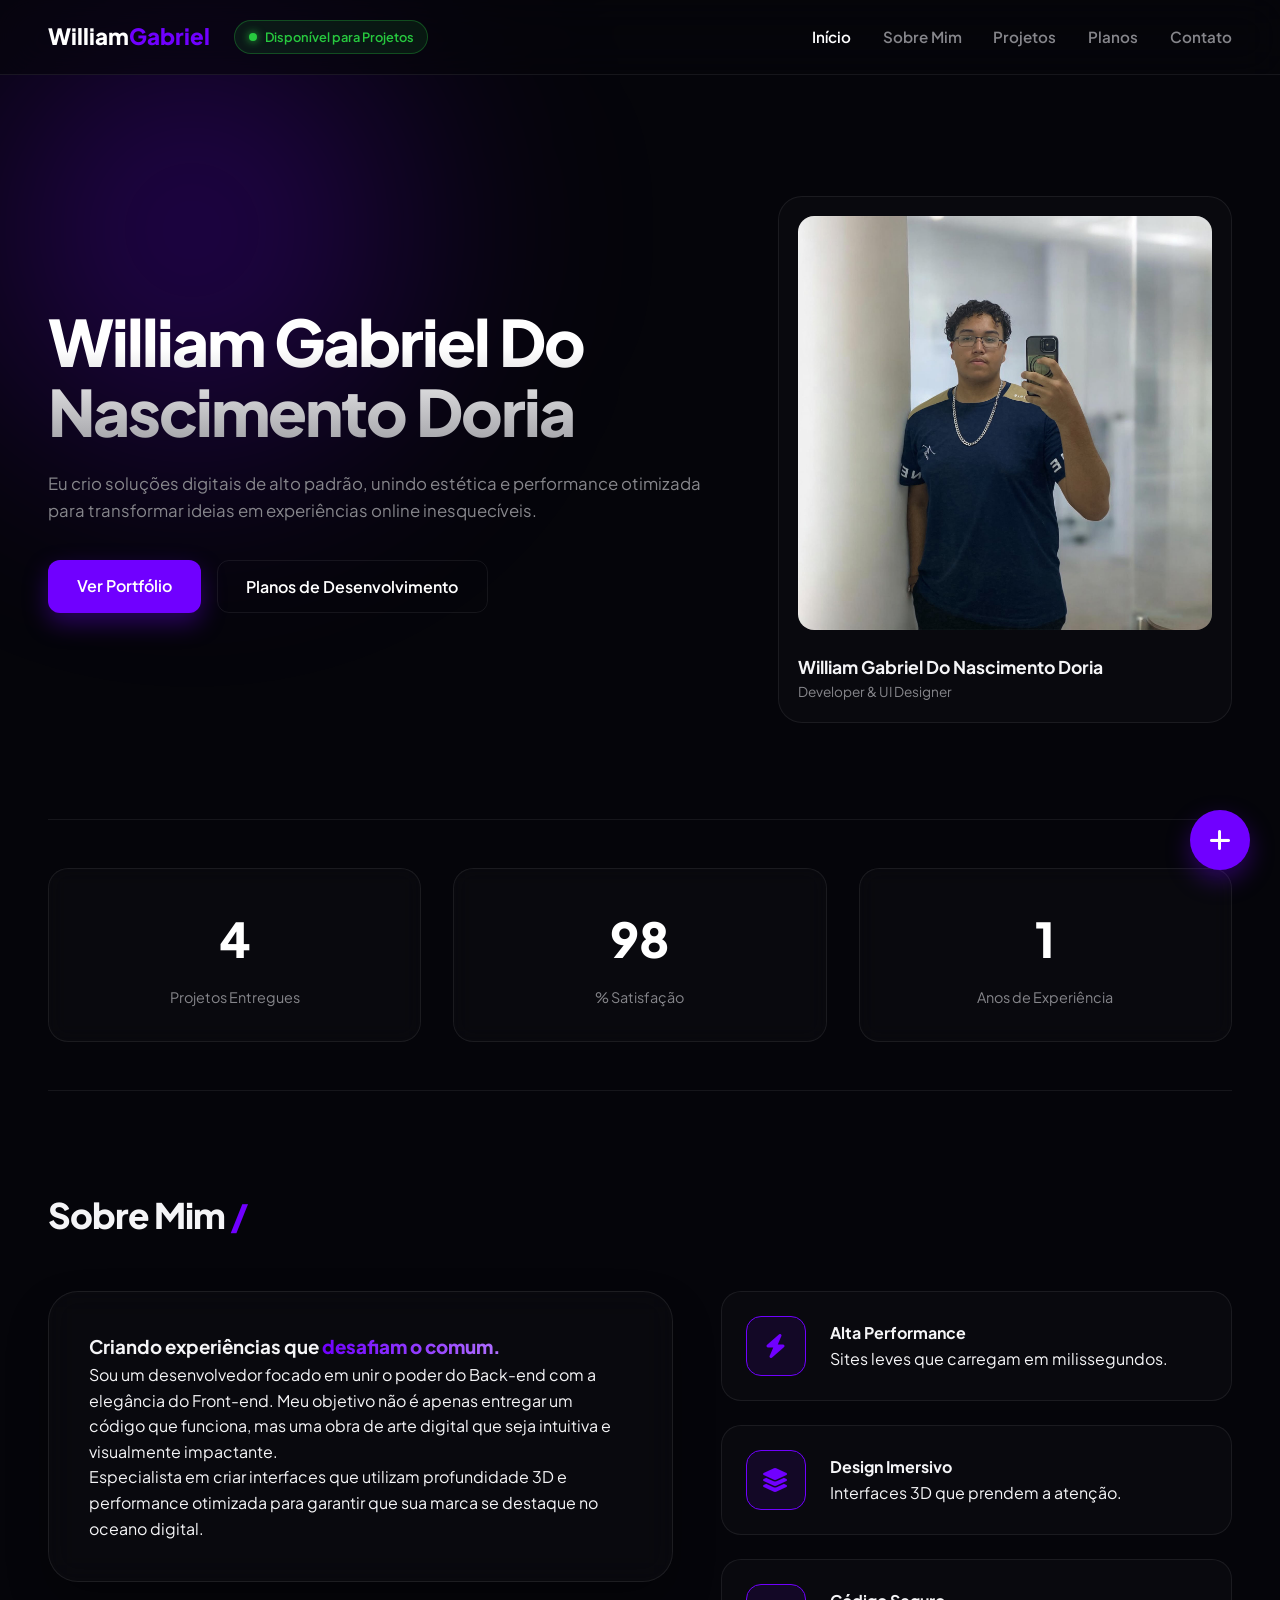
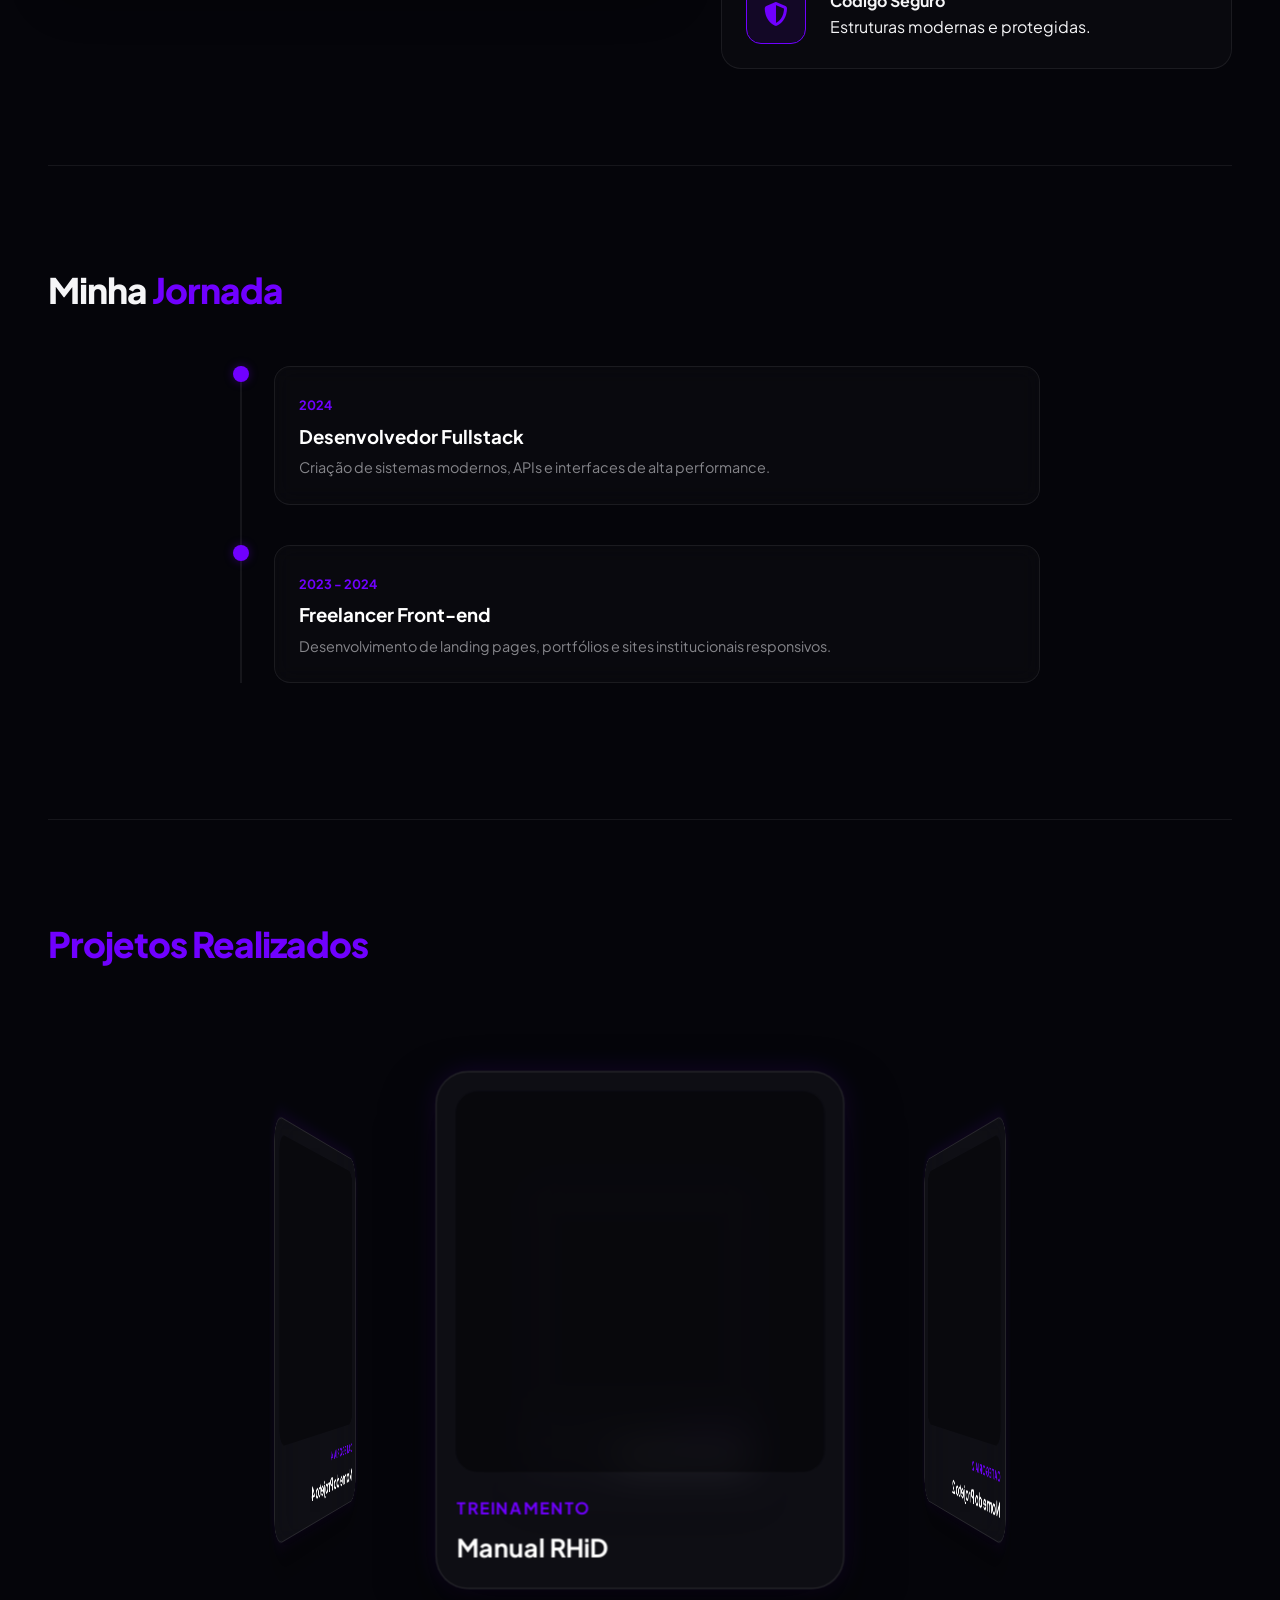
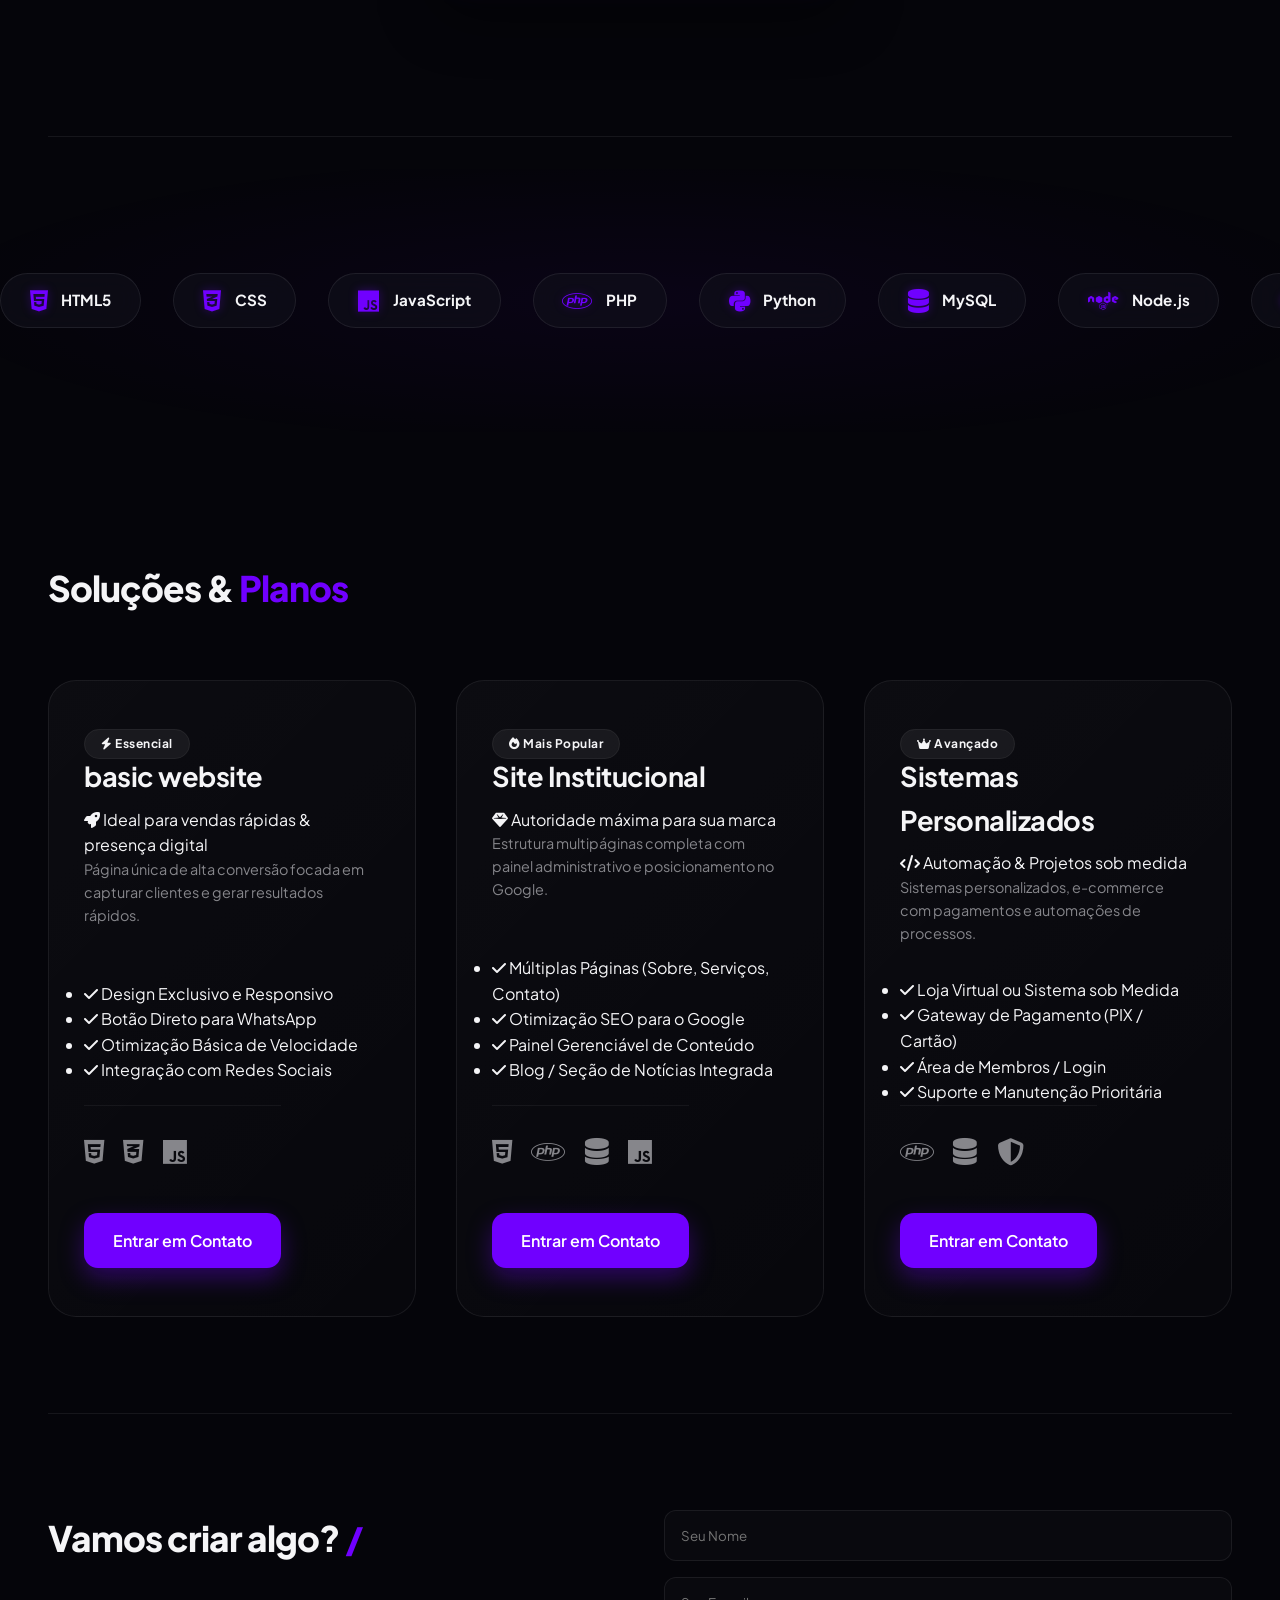
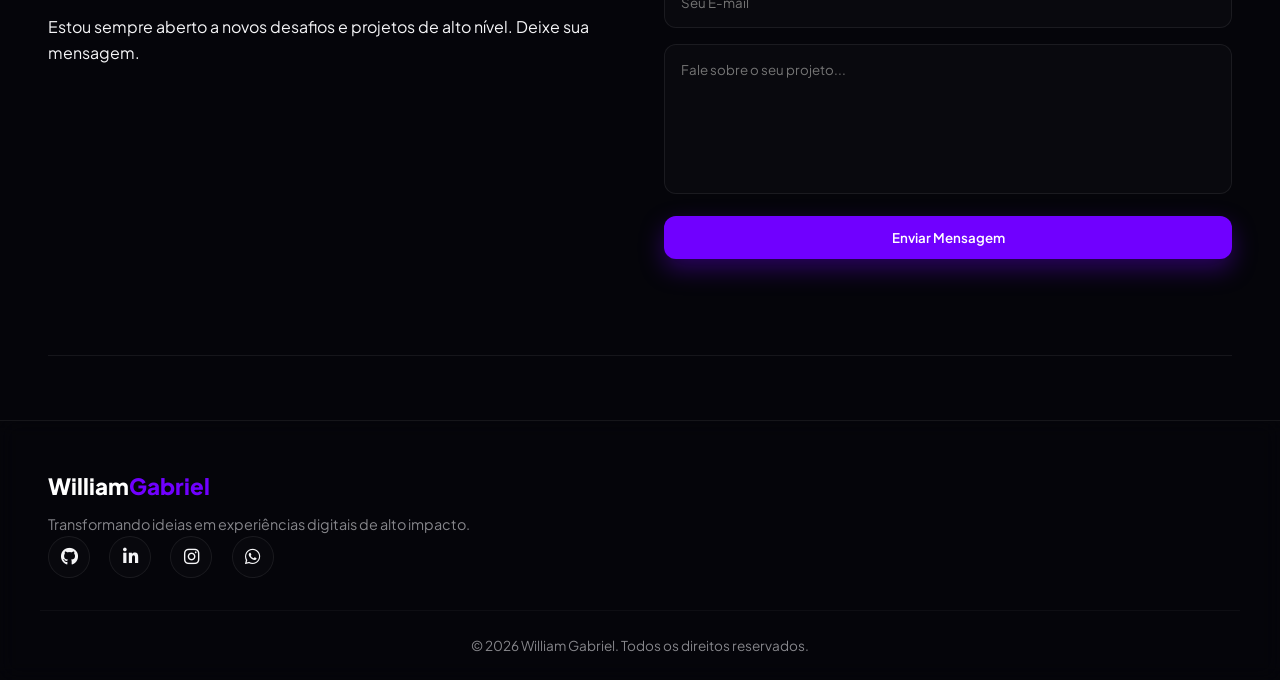
==== index.html @ 86ba85cc "portfolio" ====
<!DOCTYPE html>
<html lang="pt-BR">
<head>
    <meta charset="UTF-8">
    <meta name="viewport" content="width=device-width, initial-scale=1.0">
    <meta http-equiv="X-UA-Compatible" content="ie=edge">
    
    <title>Meu Portfólio | William Gabriel - Desenvolvedor Web</title>
    <meta name="description" content="Portfólio profissional de desenvolvimento web, criação de sites e sistemas sob medida.">
    <meta name="author" content="William Gabriel Do Nascimento Doria">
    
    <link rel="icon" type="image/png" href="uploads/wd.png">
    <link rel="stylesheet" href="style.css">
    
    <link rel="preconnect" href="https://fonts.googleapis.com">
    <link rel="preconnect" href="https://fonts.gstatic.com" crossorigin>
    <link href="https://fonts.googleapis.com/css2?family=Plus+Jakarta+Sans:wght@300;400;600;700;800&display=swap" rel="stylesheet">
    <link rel="stylesheet" href="https://cdnjs.cloudflare.com/ajax/libs/font-awesome/6.5.1/css/all.min.css" integrity="sha512-DTOQO9RWCH3ppGqcWaEA1BIZOC6xxalwEsw9c2QQeAIftl+Vegovlnee1c9QX4TctnWMn13TZye+giMm8e2LwA==" crossorigin="anonymous" referrerpolicy="no-referrer" />
</head>
<body>

    <div class="glow-bg"></div>

    <nav class="main-nav">
        <div class="nav-container">
            <div style="display: flex; align-items: center; gap: 1.5rem;">
                <a href="#inicio" class="logo">William<span>Gabriel</span></a>
                
                <div class="status-badge">
                    <span class="status-dot"></span>
                    Disponível para Projetos
                </div>
            </div>

            <div class="nav-links">
                <a href="#inicio" class="active">Início</a>
                <a href="#sobre">Sobre Mim</a>
                <a href="#projetos">Projetos</a>
                <a href="#planos">Planos</a>
                <a href="#contato">Contato</a>
            </div>
        </div>
    </nav>

    <main class="content-wrapper">
        
        <section id="inicio" class="hero-section">
            <div class="hero-text">
                <h1>William Gabriel Do Nascimento Doria</h1>
                <p>Eu crio soluções digitais de alto padrão, unindo estética e performance otimizada para transformar ideias em experiências online inesquecíveis.</p>
                <div class="hero-cta">
                    <a href="#projetos" class="btn-primary">Ver Portfólio</a>
                    <a href="#planos" class="btn-secondary">Planos de Desenvolvimento</a>
                </div>
            </div>
            
            <div class="hero-visual">
                <div class="profile-card-3d">
                    <div class="profile-glow"></div>
                    <img src="./uploads/eu.jpg" alt="Foto de Perfil de William Gabriel" class="profile-img">
                    <div class="profile-info">
                        <h3>William Gabriel Do Nascimento Doria</h3>
                        <p>Developer & UI Designer</p>
                    </div>
                </div>
            </div>
        </section>

        <section class="counters-section">
            <div class="counters-grid">
                <div class="counter-card">
                    <h3 class="counter" data-target="4">4</h3>
                    <p>Projetos Entregues</p>
                </div>
                <div class="counter-card">
                    <h3 class="counter" data-target="98">98</h3>
                    <p>% Satisfação</p>
                </div>
                <div class="counter-card">
                    <h3 class="counter" data-target="1">1</h3>
                    <p>Anos de Experiência</p>
                </div>
            </div>
        </section>

        <section id="sobre" class="about-section">
            <h2 class="section-title">Sobre Mim <span>/</span></h2>
            
            <div class="about-container">
                <div class="about-content">
                    <div class="glass-card about-main-text">
                        <h3>Criando experiências que <span class="text-gradient">desafiam o comum.</span></h3>
                        <p>Sou um desenvolvedor focado em unir o poder do Back-end com a elegância do Front-end. Meu objetivo não é apenas entregar um código que funciona, mas uma obra de arte digital que seja intuitiva e visualmente impactante.</p>
                        <p>Especialista em criar interfaces que utilizam profundidade 3D e performance otimizada para garantir que sua marca se destaque no oceano digital.</p>
                    </div>
                </div>

                <div class="about-options">
                    <div class="option-item hover-box">
                        <div class="option-icon"><i class="fa-solid fa-bolt"></i></div>
                        <div class="option-info">
                            <h4>Alta Performance</h4>
                            <p>Sites leves que carregam em milissegundos.</p>
                        </div>
                    </div>

                    <div class="option-item hover-box">
                        <div class="option-icon"><i class="fa-solid fa-layer-group"></i></div>
                        <div class="option-info">
                            <h4>Design Imersivo</h4>
                            <p>Interfaces 3D que prendem a atenção.</p>
                        </div>
                    </div>

                    <div class="option-item hover-box">
                        <div class="option-icon"><i class="fa-solid fa-shield-halved"></i></div>
                        <div class="option-info">
                            <h4>Código Seguro</h4>
                            <p>Estruturas modernas e protegidas.</p>
                        </div>
                    </div>
                </div>
            </div>
        </section>

        <section class="timeline-section">
            <h2 class="section-title">Minha <span>Jornada</span></h2>
            <div class="timeline">
                <div class="timeline-item">
                    <div class="timeline-dot"></div>
                    <div class="timeline-content">
                        <span class="timeline-date">2024</span>
                        <h3>Desenvolvedor Fullstack</h3>
                        <p>Criação de sistemas modernos, APIs e interfaces de alta performance.</p>
                    </div>
                </div>
                <div class="timeline-item">
                    <div class="timeline-dot"></div>
                    <div class="timeline-content">
                        <span class="timeline-date">2023 - 2024</span>
                        <h3>Freelancer Front-end</h3>
                        <p>Desenvolvimento de landing pages, portfólios e sites institucionais responsivos.</p>
                    </div>
                </div>
            </div>
        </section>

        <section id="projetos" class="projects-section">
            <h2 class="section-title"><span>Projetos Realizados</span></h2>
            
            <div class="carousel-3d-stage">
                <div class="carousel-3d-ring">
                    <div class="project-cube-card" style="--index: 0;" onclick="window.open('https://manualrhid.biopontoautomacao.com.br/', '_blank')">
                        <div class="cube-card-inner">
                            <video class="cube-card-video" autoplay loop muted playsinline>
                                <source src="uploads/video.mp4" type="video/mp4">
                                Seu navegador não suporta vídeos.
                            </video>
                            <div class="cube-card-info">
                                <span>Treinamento</span>
                                <h3>Manual RHiD</h3>
                            </div>
                        </div>
                    </div>
                    
                    <div class="project-cube-card" style="--index: 1;" onclick="window.open('#', '_blank')">
                        <div class="cube-card-inner">
                            <video class="cube-card-video" autoplay loop muted playsinline>
                                <source src="uploads/manual02.mp4" type="video/mp4">
                            </video>
                            <div class="cube-card-info">
                                <span>Categoria 2</span>
                                <h3>Nome do Projeto 2</h3>
                            </div>
                        </div>
                    </div>

                    <div class="project-cube-card" style="--index: 2;" onclick="window.open('#', '_blank')">
                        <div class="cube-card-inner">
                            <video class="cube-card-video" autoplay loop muted playsinline>
                                <source src="uploads/manual03.mp4" type="video/mp4">
                            </video>
                            <div class="cube-card-info">
                                <span>Categoria 3</span>
                                <h3>Nome do Projeto 3</h3>
                            </div>
                        </div>
                    </div>

                    <div class="project-cube-card" style="--index: 3;" onclick="window.open('#', '_blank')">
                        <div class="cube-card-inner">
                            <video class="cube-card-video" autoplay loop muted playsinline>
                                <source src="uploads/manual04.mp4" type="video/mp4">
                            </video>
                            <div class="cube-card-info">
                                <span>Categoria 4</span>
                                <h3>Nome do Projeto 4</h3>
                            </div>
                        </div>
                    </div>
                </div>
            </div>
        </section>

        <section class="tech-marquee-section">
            <div class="marquee-track">
                <div class="marquee-content">
                    <div class="tech-item"><i class="fa-brands fa-html5"></i> HTML5</div>
                    <div class="tech-item"><i class="fa-brands fa-css3-alt"></i> CSS</div>
                    <div class="tech-item"><i class="fa-brands fa-js"></i> JavaScript</div>
                    <div class="tech-item"><i class="fa-brands fa-php"></i> PHP</div>
                    <div class="tech-item"><i class="fa-brands fa-python"></i> Python</div>
                    <div class="tech-item"><i class="fa-solid fa-database"></i> MySQL</div>
                    <div class="tech-item"><i class="fa-brands fa-node"></i> Node.js</div>
                    <div class="tech-item"><i class="fa-brands fa-git-alt"></i> Git</div>
                </div>

                <div class="marquee-content" aria-hidden="true">
                    <div class="tech-item"><i class="fa-brands fa-html5"></i> HTML5</div>
                    <div class="tech-item"><i class="fa-brands fa-css3-alt"></i> CSS</div>
                    <div class="tech-item"><i class="fa-brands fa-js"></i> JavaScript</div>
                    <div class="tech-item"><i class="fa-brands fa-php"></i> PHP</div>
                    <div class="tech-item"><i class="fa-brands fa-python"></i> Python</div>
                    <div class="tech-item"><i class="fa-solid fa-database"></i> MySQL</div>
                    <div class="tech-item"><i class="fa-brands fa-node"></i> Node.js</div>
                    <div class="tech-item"><i class="fa-brands fa-git-alt"></i> Git</div>
                </div>
            </div>
        </section>

        <section id="planos" class="plans-section">
            <h2 class="section-title">Soluções & <span>Planos</span></h2>
            
            <div class="plans-grid">
                <div class="plan-card">
                    <div class="plan-header">
                        <span class="plan-badge"><i class="fa-solid fa-bolt"></i> Essencial</span>
                        <h3>basic website</h3>
                        <p class="plan-differential"><i class="fa-solid fa-rocket"></i> Ideal para vendas rápidas & presença digital</p>
                        <p class="plan-desc">Página única de alta conversão focada em capturar clientes e gerar resultados rápidos.</p>
                    </div>

                    <ul class="plan-features">
                        <li><i class="fa-solid fa-check"></i> Design Exclusivo e Responsivo</li>
                        <li><i class="fa-solid fa-check"></i> Botão Direto para WhatsApp</li>
                        <li><i class="fa-solid fa-check"></i> Otimização Básica de Velocidade</li>
                        <li><i class="fa-solid fa-check"></i> Integração com Redes Sociais</li>
                    </ul>
                    
                    <div class="plan-footer">
                        <div class="plan-techs">
                            <span title="HTML5"><i class="fa-brands fa-html5"></i></span>
                            <span title="CSS3"><i class="fa-brands fa-css3-alt"></i></span>
                            <span title="JavaScript"><i class="fa-brands fa-js"></i></span>
                        </div>
                        <a class="btn-primary btn-full" href="https://wa.me/5519998471570?text=Olá!%20Gostaria%20de%20saber%20mais%20sobre%20o%20plano%20Landing%20Page." target="_blank">
                            Entrar em Contato
                        </a>
                    </div>
                </div>

                <div class="plan-card featured">
                    <div class="plan-header">
                        <span class="plan-badge popular"><i class="fa-solid fa-fire"></i> Mais Popular</span>
                        <h3>Site Institucional</h3>
                        <p class="plan-differential"><i class="fa-solid fa-gem"></i> Autoridade máxima para sua marca</p>
                        <p class="plan-desc">Estrutura multipáginas completa com painel administrativo e posicionamento no Google.</p>
                    </div>

                    <ul class="plan-features">
                        <li><i class="fa-solid fa-check"></i> Múltiplas Páginas (Sobre, Serviços, Contato)</li>
                        <li><i class="fa-solid fa-check"></i> Otimização SEO para o Google</li>
                        <li><i class="fa-solid fa-check"></i> Painel Gerenciável de Conteúdo</li>
                        <li><i class="fa-solid fa-check"></i> Blog / Seção de Notícias Integrada</li>
                    </ul>
                    
                    <div class="plan-footer">
                        <div class="plan-techs">
                            <span title="HTML5"><i class="fa-brands fa-html5"></i></span>
                            <span title="PHP"><i class="fa-brands fa-php"></i></span>
                            <span title="MySQL"><i class="fa-solid fa-database"></i></span>
                            <span title="JavaScript"><i class="fa-brands fa-js"></i></span>
                        </div>
                        <a class="btn-primary btn-full" href="https://wa.me/5519998471570?text=Olá!%20Gostaria%20de%20saber%20mais%20sobre%20o%20plano%20Site%20Institucional." target="_blank">
                            Entrar em Contato
                        </a>
                    </div>
                </div>

                <div class="plan-card">
                    <div class="plan-header">
                        <span class="plan-badge"><i class="fa-solid fa-crown"></i> Avançado</span>
                        <h3>Sistemas Personalizados</h3>
                        <p class="plan-differential"><i class="fa-solid fa-code"></i> Automação & Projetos sob medida</p>
                        <p class="plan-desc">Sistemas personalizados, e-commerce com pagamentos e automações de processos.</p>
                    </div>

                    <ul class="plan-features">
                        <li><i class="fa-solid fa-check"></i> Loja Virtual ou Sistema sob Medida</li>
                        <li><i class="fa-solid fa-check"></i> Gateway de Pagamento (PIX / Cartão)</li>
                        <li><i class="fa-solid fa-check"></i> Área de Membros / Login</li>
                        <li><i class="fa-solid fa-check"></i> Suporte e Manutenção Prioritária</li>
                    </ul>
                    
                    <div class="plan-footer">
                        <div class="plan-techs">
                            <span title="PHP Avançado"><i class="fa-brands fa-php"></i></span>
                            <span title="Banco de Dados MySQL"><i class="fa-solid fa-database"></i></span>
                            <span title="Segurança SSL"><i class="fa-solid fa-shield-halved"></i></span>
                        </div>
                        <a class="btn-primary btn-full" href="https://wa.me/5519998471570?text=Olá!%20Gostaria%20de%20um%20orçamento%20para%20Sistemas%20e%20E-Commerce." target="_blank">
                            Entrar em Contato
                        </a>
                    </div>
                </div>
            </div>
        </section>

        <section id="contato" class="contact-section">
            <div class="contact-container">
                <div class="contact-info">
                    <h2 class="section-title">Vamos criar algo? <span>/</span></h2>
                    <p>Estou sempre aberto a novos desafios e projetos de alto nível. Deixe sua mensagem.</p>
                </div>

                <form class="contact-form" name="contato" method="POST" data-netlify="true">
                    <input type="hidden" name="form-name" value="contato" />

                    <div class="input-group">
                        <input type="text" name="nome" required placeholder="Seu Nome">
                    </div>
                    <div class="input-group">
                        <input type="email" name="email" required placeholder="Seu E-mail">
                    </div>
                    <div class="input-group">
                        <textarea name="mensagem" required placeholder="Fale sobre o seu projeto..."></textarea>
                    </div>
                    <button type="submit" class="btn-primary">Enviar Mensagem</button>
                </form>
            </div>
        </section>

    </main>

    <footer class="main-footer">
        <div class="footer-container">
            <div class="footer-brand">
                <a href="#inicio" class="logo">William<span>Gabriel</span></a>
                <p>Transformando ideias em experiências digitais de alto impacto.</p>
            </div>  

            <div class="footer-socials">
                <a href="https://github.com/Will142930" target="_blank" title="GitHub">
                    <i class="fa-brands fa-github"></i>
                </a>
                <a href="https://linkedin.com/in/william-gabriel-85b825399" target="_blank" title="LinkedIn">
                    <i class="fa-brands fa-linkedin-in"></i>
                </a>
                <a href="https://instagram.com/williamgabriel8919" target="_blank" title="Instagram">
                    <i class="fa-brands fa-instagram"></i>
                </a>
                <a href="https://wa.me/5519998471570" target="_blank" title="WhatsApp">
                    <i class="fa-brands fa-whatsapp"></i>
                </a>
            </div>
        </div>

        <div class="footer-bottom">
            <p>&copy; 2026 William Gabriel. Todos os direitos reservados.</p>
        </div>
    </footer>

    <div class="fab-container" id="fabContainer">
        <div class="fab-options">
            <a href="https://wa.me/5519998471570?text=Olá,%20vi%20seu%20portfólio%20e%20gostaria%20de%20um%20orçamento!" target="_blank" class="fab-btn whatsapp" title="WhatsApp">
                <i class="fa-brands fa-whatsapp"></i>
            </a>
            <a href="https://instagram.com/williamgabriel8919" target="_blank" class="fab-btn instagram" title="Instagram">
                <i class="fa-brands fa-instagram"></i>
            </a>
            <a href="https://linkedin.com/in/william-gabriel-85b825399" target="_blank" class="fab-btn linkedin" title="LinkedIn">
                <i class="fa-brands fa-linkedin-in"></i>
            </a>
            <a href="https://github.com/Will142930" target="_blank" class="fab-btn github" title="GitHub">
                <i class="fa-brands fa-github"></i>
            </a>
        </div>

        <button class="fab-main" id="fabMain" aria-label="Abrir Menu">
            <i class="fa-solid fa-plus"></i>
        </button>
    </div>

    <script src="script.js"></script>
</body>
</html>
---- style.css ----
/* ==========================================================================
   1. CONFIGURAÇÕES GERAIS E VARIÁVEIS (DESIGN SYSTEM)
   ========================================================================== */
:root {
    --bg-dark: #05050a;
    --card-bg: rgba(255, 255, 255, 0.02);
    --border-color: rgba(255, 255, 255, 0.07);
    --accent: #7000ff;
    --accent-glow: rgba(112, 0, 255, 0.35);
    --text-main: #f5f5f7;
    --text-muted: #86868b;
}

* {
    margin: 0;
    padding: 0;
    box-sizing: border-box;
    font-family: 'Plus Jakarta Sans', sans-serif;
    scroll-behavior: smooth;
}

body {
    background-color: var(--bg-dark);
    color: var(--text-main);
    overflow-x: hidden;
    line-height: 1.6;
}

/* Fundo Iluminado Neon */
.glow-bg {
    position: fixed;
    top: -10%; left: -10%;
    width: 50vw; height: 50vw;
    background: radial-gradient(circle, var(--accent-glow) 0%, transparent 70%);
    z-index: -1;
    filter: blur(100px);
    pointer-events: none;
}

/* ==========================================================================
   2. NAVEGAÇÃO / NAVBAR PREMIUM (GLASSMORPHISM)
   ========================================================================== */
.main-nav {
    position: fixed;
    top: 0; left: 0; width: 100%;
    z-index: 100;
    background: rgba(5, 5, 10, 0.6);
    backdrop-filter: blur(20px);
    border-bottom: 1px solid var(--border-color);
}

.nav-container {
    width: 100%;
    max-width: 100%; /* Mudado de 1200px para 100% */
    padding: 1.2rem 3rem; /* Espaçamento interno suave nas pontas */
    display: flex;
    justify-content: space-between;
    align-items: center;
}

.logo {
    font-weight: 800; font-size: 1.4rem;
    text-decoration: none; color: #fff;
}
.logo span { color: var(--accent); }

.nav-links a {
    color: var(--text-muted); text-decoration: none;
    margin-left: 1.8rem; font-weight: 600; font-size: 0.95rem;
    transition: color 0.3s;
}
.nav-links a:hover, .nav-links a.active { color: #fff; }

/* ==========================================================================
   3. ESTRUTURA E LAYOUT GLOBAL
   ========================================================================== */
.content-wrapper {
    width: 100%;
    max-width: 100%; /* Mudado de 1200px para 100% */
    margin: 100px 0 0 0;
    padding: 0 3rem; /* Padding lateral para o conteúdo não colar no vidro da tela */
}

section {
    width: 100%;
    padding: 6rem 0;
    border-bottom: 1px solid var(--border-color);
}

.section-title {
    font-size: 2.2rem; font-weight: 800; letter-spacing: -1px; margin-bottom: 3rem;
}
.section-title span { color: var(--accent); }

/* Botões Modernos */
.hero-cta { display: flex; gap: 1.5rem; }
.btn-primary, .btn-secondary {
    padding: 0.8rem 1.8rem; border-radius: 12px; font-weight: 600; text-decoration: none; transition: all 0.3s; display: inline-block;
    cursor: pointer;
}
.btn-primary { background: var(--accent); color: #fff; box-shadow: 0 10px 25px var(--accent-glow); border: none; }
.btn-primary:hover { transform: translateY(-3px); box-shadow: 0 15px 30px var(--accent); }
.btn-secondary { background: transparent; color: #fff; border: 1px solid var(--border-color); }
.btn-secondary:hover { background: rgba(255,255,255,0.05); }

/* ==========================================================================
   4. SEÇÃO HOME / HERO
   ========================================================================== */

.hero-section {
    display: grid; grid-template-columns: 1.2fr 0.8fr;
    gap: 3rem; align-items: center; min-height: 75vh;
}

/* Espaçamento do texto descritivo */
.hero-text p {
    color: var(--text-muted);
    font-size: 1.05rem;
    line-height: 1.6;
    margin-bottom: 2.2rem; /* <--- Esse é o espaço entre a descrição e os botões */
}

/* Espaçamento entre os botões */
.hero-cta { 
    display: flex; 
    gap: 1rem; 
}

.hero-text h1 {
    font-size: 4rem; font-weight: 800; line-height: 1.1; letter-spacing: -2px; margin-bottom: 1.5rem;
    background: linear-gradient(180deg, #fff 30%, #a1a1a6 100%);
    -webkit-background-clip: text; -webkit-text-fill-color: transparent;
}

.badge {
    background: rgba(112, 0, 255, 0.1); border: 1px solid var(--accent);
    color: #b070ff; padding: 0.4rem 1rem; border-radius: 100px; font-size: 0.8rem; font-weight: 600; display: inline-block; margin-bottom: 1rem;
}

.hero-visual { perspective: 1000px; }
.profile-card-3d {
    background: var(--card-bg); border: 1px solid var(--border-color);
    border-radius: 24px; padding: 1.2rem; transform-style: preserve-3d;
    transition: transform 0.2s ease-out; position: relative;
}
.profile-img { width: 100%; border-radius: 16px; object-fit: cover; }
.profile-info { margin-top: 1rem; }
.profile-info h3 { font-size: 1.1rem; }
.profile-info p { color: var(--text-muted); font-size: 0.85rem; }

/* ==========================================================================
   5. SEÇÃO SOBRE MIM
   ========================================================================== */
.about-grid { display: grid; grid-template-columns: 1.2fr 0.8fr; gap: 3rem; }
.about-text h3 { font-size: 1.6rem; margin-bottom: 1rem; font-weight: 600; }
.about-text p { color: var(--text-muted); margin-bottom: 1rem; }
.skills-box { display: flex; flex-direction: column; gap: 1rem; }
.skill-card { background: var(--card-bg); border: 1px solid var(--border-color); padding: 1.2rem; border-radius: 16px; }
.skill-card h4 { color: #fff; margin-bottom: 0.3rem; }
.skill-card p { color: var(--text-muted); font-size: 0.85rem; }

/* ==========================================================================
   6. SEÇÃO PROJETOS (SISTEMA DE CARROSSEL ROTATIVO 3D - CORRIGIDO SEM CORTAR)
   ========================================================================== */
.carousel-3d-stage {
    width: 100%;
    /* Aumentado de 500px para 620px para os cartões caberem sem cortar no topo/base */
    height: 620px; 
    perspective: 1200px; 
    display: flex;
    justify-content: center;
    align-items: center;
    /* Removido o corte rigoroso para não prender o efeito 3D */
    overflow: visible; 
    margin-top: 2rem;
    position: relative;
}

.carousel-3d-ring {
    position: relative;
    width: 300px; /* Leve ajuste de largura para dar estabilidade ao eixo */
    height: 380px;
    transform-style: preserve-3d;
    animation: rotateRing 25s infinite linear; 
}

.carousel-3d-ring:hover {
    animation-play-state: paused;
}

.project-cube-card {
    position: absolute;
    top: 0; left: 0;
    width: 100%; height: 100%;
    transform-style: preserve-3d;
    cursor: pointer;
    /* translateZ ajustado para 320px para manter proporcionalidade perfeita */
    transform: rotateY(calc(var(--index) * 90deg)) translateZ(320px);
    transition: transform 0.5s cubic-bezier(0.15, 1, 0.3, 1), opacity 0.5s;
    backface-visibility: visible;
}

.cube-card-inner {
    width: 100%; height: 100%;
    background: rgba(20, 20, 28, 0.6);
    border: 1px solid rgba(255, 255, 255, 0.1);
    backdrop-filter: blur(15px);
    border-radius: 24px;
    padding: 0.9rem;
    display: flex;
    flex-direction: column;
    justify-content: space-between;
    box-shadow: 0 20px 40px rgba(0,0,0,0.5), 0 0 20px rgba(112, 0, 255, 0.15);
}

.cube-card-video {
    width: 100%;
    height: 80%;
    object-fit: cover;
    border-radius: 16px;
    background-color: rgba(0, 0, 0, 0.4);
}

.cube-card-info { 
    padding-top: 0.8rem; 
}

.cube-card-info span {
    color: var(--accent); 
    font-size: 0.75rem; 
    font-weight: 700; 
    text-transform: uppercase; 
    letter-spacing: 1px;
}

.cube-card-info h3 { 
    font-size: 1.15rem; 
    margin-top: 0.2rem; 
    color: #fff; 
}

/* Efeito Hover mantendo margem de segurança */
.project-cube-card:hover {
    transform: rotateY(calc(var(--index) * 90deg)) translateZ(350px) scale(1.04);
}

@keyframes rotateRing {
    0% { transform: rotateX(-5deg) rotateY(0deg); }
    100% { transform: rotateX(-5deg) rotateY(360deg); }
}

/* ==========================================================================
   7. MODAIS DE PREVIEW
   ========================================================================== */
.preview-overlay {
    position: fixed; top: 0; left: 0; width: 100%; height: 100%;
    background: rgba(3, 3, 6, 0.85); backdrop-filter: blur(15px);
    z-index: 1000; display: flex; justify-content: center; align-items: center;
    opacity: 0; pointer-events: none; transition: opacity 0.4s ease;
}

.preview-overlay.active { opacity: 1; pointer-events: auto; }

.browser-frame {
    width: 85vw; height: 80vh; background: #0f0f15;
    border: 1px solid var(--border-color); border-radius: 16px; overflow: hidden;
    transform: scale(0.92) translateY(30px); transition: transform 0.4s cubic-bezier(0.15, 1, 0.3, 1);
}

.preview-overlay.active .browser-frame { transform: scale(1) translateY(0); }

.close-btn { position: absolute; top: 20px; right: 20px; background: none; border: none; color: #fff; font-size: 2.5rem; cursor: pointer; }

.browser-header { background: #161622; padding: 10px; display: flex; gap: 6px; border-bottom: 1px solid var(--border-color); }
.circle { width: 10px; height: 10px; border-radius: 50%; }
.circle.r { background: #ff5f56; } 
.circle.y { background: #ffbd2e; } 
.circle.g { background: #27c93f; }

iframe { width: 100%; height: calc(100% - 31px); background: #fff; border: none; }

/* ==========================================================================
   8. SEÇÃO DE CONTATO E FORMULÁRIO
   ========================================================================== */
.contact-container { display: grid; grid-template-columns: 1fr 1fr; gap: 3rem; }
.contact-form { display: flex; flex-direction: column; gap: 1rem; }

.input-group input, .input-group textarea {
    width: 100%; background: var(--card-bg); border: 1px solid var(--border-color); padding: 1rem; border-radius: 12px; color: #fff; outline: none; transition: border 0.3s;
}
.input-group input:focus, .input-group textarea:focus { border-color: var(--accent); }
.input-group textarea { height: 150px; resize: none; }

/* ==========================================================================
   9. FOOTER / RODAPÉ
   ========================================================================== */
.main-footer {
    width: 100%;
    max-width: 100%;
    margin-top: 4rem;
}

/* ==========================================================================
   10. ANIMAÇÕES DA SEÇÃO SOBRE MIM
   ========================================================================== */
.about-container {
    display: grid;
    grid-template-columns: 1.1fr 0.9fr;
    gap: 3rem;
    align-items: start;
}

.glass-card {
    background: rgba(255, 255, 255, 0.02);
    backdrop-filter: blur(15px);
    border: 1px solid rgba(255, 255, 255, 0.08);
    padding: 2.5rem;
    border-radius: 30px;
    box-shadow: 0 20px 40px rgba(0,0,0,0.3);
}

.text-gradient {
    background: linear-gradient(90deg, #7000ff, #b070ff);
    -webkit-background-clip: text;
    -webkit-text-fill-color: transparent;
    font-weight: 800;
}

.about-options {
    display: flex;
    flex-direction: column;
    gap: 1.5rem;
}

.option-item {
    display: flex;
    align-items: center;
    gap: 1.5rem;
    padding: 1.5rem;
    background: var(--card-bg);
    border: 1px solid var(--border-color);
    border-radius: 20px;
    transition: all 0.4s cubic-bezier(0.175, 0.885, 0.32, 1.275);
    cursor: default;
}

.option-icon {
    width: 60px;
    height: 60px;
    background: rgba(112, 0, 255, 0.1);
    border: 1px solid var(--accent);
    border-radius: 15px;
    display: flex;
    align-items: center;
    justify-content: center;
    font-size: 1.5rem;
    color: var(--accent);
    transition: 0.3s;
}

.option-item:hover {
    transform: translateX(15px) scale(1.02);
    background: rgba(112, 0, 255, 0.05);
    border-color: var(--accent);
}

.option-item:hover .option-icon {
    background: var(--accent);
    color: #fff;
    box-shadow: 0 0 20px var(--accent-glow);
}

.reveal-left, .reveal-right, .reveal-text {
    opacity: 0;
    transition: all 1s ease-out;
}

.reveal-left { transform: translateX(-50px); }
.reveal-right { transform: translateX(50px); }
.reveal-text { transform: translateY(30px); }

.active-reveal .reveal-left,
.active-reveal .reveal-right,
.active-reveal .reveal-text {
    opacity: 1;
    transform: translate(0, 0);
}

.active-reveal .option-item:nth-child(1) { transition-delay: 0.2s; }
.active-reveal .option-item:nth-child(2) { transition-delay: 0.4s; }
.active-reveal .option-item:nth-child(3) { transition-delay: 0.6s; }

/* ==========================================================================
   11. CARROSSEL CYBER-FLOAT INFINITO (CORRIGIDO SEM CORTAR NO TOPO)
   ========================================================================== */
.tech-marquee-section {
    /* Ocupa 100% da tela de ponta a ponta */
    width: 100vw;
    position: relative;
    left: 50%;
    right: 50%;
    margin-left: -50vw;
    margin-right: -50vw;
    
    /* Aumentamos o padding superior e inferior de 3.5rem para 5rem para dar margem de manobra */
    padding: 5rem 0;
    
    /* Mantém o overflow hidden para não quebrar a barra de rolagem lateral */
    overflow: hidden;
    
    background: radial-gradient(ellipse at center, rgba(112, 0, 255, 0.05) 0%, transparent 80%);
    
    /* Sem linhas horizontais em cima nem embaixo */
    border-top: none !important;
    border-bottom: none !important;
    
    margin-top: 2rem;
    margin-bottom: 2rem;
}

.marquee-content {
    display: flex;
    gap: 2rem;
    padding-right: 2rem;
    
    /* Espaço interno para a animação de subir/descer e efeito hover não cortarem */
    padding-top: 1.5rem;
    padding-bottom: 1.5rem;
    
    animation: infiniteScroll 22s linear infinite;
}
.tech-marquee-section::before {
    left: 0;
    background: linear-gradient(to right, var(--bg-dark) 20%, transparent);
}

.tech-marquee-section::after {
    right: 0;
    background: linear-gradient(to left, var(--bg-dark) 20%, transparent);
}

.marquee-track {
    display: flex;
    width: max-content;
    overflow: hidden;
}

.marquee-content {
    display: flex;
    gap: 2rem;
    padding-right: 2rem;
    animation: infiniteScroll 22s linear infinite;
}

/* Estilo Futursita / Cyber Pill */
.tech-item {
    display: flex;
    align-items: center;
    gap: 0.85rem;
    background: rgba(18, 18, 28, 0.6);
    backdrop-filter: blur(12px);
    border: 1px solid rgba(255, 255, 255, 0.08);
    padding: 0.9rem 1.8rem;
    border-radius: 100px;
    font-weight: 700;
    font-size: 0.95rem;
    color: var(--text-main);
    white-space: nowrap;
    position: relative;
    overflow: hidden;
    transition: all 0.4s cubic-bezier(0.175, 0.885, 0.32, 1.275);
    
    /* Animação de flutuação independente para cada item */
    animation: cyberFloat 4s ease-in-out infinite alternate;
}

/* Variação de tempo na flutuação para dar aspecto orgânico e vivo */
.tech-item:nth-child(even) {
    animation-delay: -2s;
    animation-duration: 4.5s;
}

.tech-item:nth-child(3n) {
    animation-delay: -1s;
    animation-duration: 3.8s;
}

.tech-item i {
    font-size: 1.5rem;
    color: var(--accent);
    transition: all 0.4s ease;
    filter: drop-shadow(0 0 5px var(--accent-glow));
}

/* Efeito Neon Glow & Elevador 3D no Mouse */
.tech-item:hover {
    border-color: #b070ff;
    background: rgba(112, 0, 255, 0.15);
    transform: translateY(-8px) scale(1.08) rotateX(10deg);
    box-shadow: 0 12px 25px rgba(112, 0, 255, 0.35), 
                0 0 15px rgba(176, 112, 255, 0.4);
    z-index: 10;
}

.tech-item:hover i {
    transform: scale(1.3) rotate(15deg);
    color: #ffffff;
    filter: drop-shadow(0 0 10px #b070ff);
}

/* Brilho relâmpago interno ao passar o mouse */
.tech-item::before {
    content: '';
    position: absolute;
    top: 0; left: -100%;
    width: 60%;
    height: 100%;
    background: linear-gradient(90deg, transparent, rgba(255, 255, 255, 0.2), transparent);
    transition: 0.5s;
}

.tech-item:hover::before {
    left: 100%;
}

/* Animações Keyframes */
@keyframes infiniteScroll {
    from {
        transform: translateX(0);
    }
    to {
        transform: translateX(-100%);
    }
}

@keyframes cyberFloat {
    0% {
        transform: translateY(0px);
    }
    100% {
        transform: translateY(-6px);
    }
}
/* ==========================================================================
   12. SEÇÃO DE PLANOS E TECNOLOGIAS (PREMIUM)
   ========================================================================== */
.plans-section {
    padding: 6rem 0;
    position: relative;
}

.plans-grid {
    display: grid;
    grid-template-columns: repeat(auto-fit, minmax(320px, 1fr));
    gap: 2.5rem;
    margin-top: 4rem;
}

.plan-card {
    background: linear-gradient(135deg, rgba(255, 255, 255, 0.03) 0%, rgba(255, 255, 255, 0.01) 100%);
    border: 1px solid var(--border-color);
    border-radius: 28px;
    padding: 3rem 2.2rem;
    display: flex;
    flex-direction: column;
    justify-content: space-between;
    align-items: flex-start;
    position: relative;
    overflow: hidden;
    
    transition: transform 0.5s cubic-bezier(0.175, 0.885, 0.32, 1.2), 
                border-color 0.4s ease, 
                background 0.4s ease, 
                box-shadow 0.4s ease;
}

.plan-card::before {
    content: '';
    position: absolute;
    top: -50%; left: -50%;
    width: 200%; height: 200%;
    background: radial-gradient(circle, rgba(255,255,255,0.05) 0%, transparent 60%);
    transform: scale(0);
    transition: transform 0.6s ease;
    pointer-events: none;
}

.plan-card:hover::before {
    transform: scale(1);
}

.plan-card:hover {
    transform: translateY(-18px) scale(1.01);
    border-color: rgba(112, 0, 255, 0.3);
    background: linear-gradient(135deg, rgba(255, 255, 255, 0.05) 0%, rgba(255, 255, 255, 0.01) 100%);
    box-shadow: 0 40px 80px rgba(0, 0, 0, 0.6), 0 0 40px rgba(112, 0, 255, 0.05);
}

.premium-plan {
    border: 1px solid rgba(112, 0, 255, 0.5);
    background: linear-gradient(135deg, rgba(112, 0, 255, 0.05) 0%, rgba(5, 5, 10, 0.8) 100%);
    box-shadow: 0 15px 35px rgba(112, 0, 255, 0.15);
}

.premium-plan:hover {
    border-color: #b070ff;
    background: linear-gradient(135deg, rgba(112, 0, 255, 0.08) 0%, rgba(5, 5, 10, 0.8) 100%);
    box-shadow: 0 20px 50px var(--accent-glow), 0 0 40px rgba(112, 0, 255, 0.3);
}

.plan-badge {
    background: rgba(255, 255, 255, 0.06);
    backdrop-filter: blur(5px);
    padding: 0.4rem 1rem;
    border-radius: 100px;
    font-size: 0.75rem;
    font-weight: 700;
    letter-spacing: 0.5px;
    margin-bottom: 1.5rem;
    border: 1px solid rgba(255, 255, 255, 0.05);
}

.plan-badge.hot {
    background: linear-gradient(90deg, var(--accent), #b070ff);
    color: #fff;
    border: none;
    animation: pulseGlow 2.5s infinite alternate;
}

@keyframes pulseGlow {
    0% { transform: scale(1); box-shadow: 0 0 4px rgba(112, 0, 255, 0.2); }
    100% { transform: scale(1.06); box-shadow: 0 0 16px rgba(112, 0, 255, 0.7); }
}

.plan-card h3 { font-size: 1.7rem; font-weight: 700; margin-bottom: 0.5rem; letter-spacing: -0.5px; }
.plan-price { font-size: 2.2rem; font-weight: 800; color: #fff; margin-bottom: 1.2rem; }
.plan-price span { font-size: 0.95rem; color: var(--text-muted); font-weight: 400; }
.plan-desc { color: var(--text-muted); font-size: 0.9rem; line-height: 1.6; margin-bottom: 2rem; min-height: 45px; }

.plan-techs {
    display: flex;
    gap: 1.2rem;
    margin-bottom: 2.5rem;
    font-size: 1.7rem;
    color: var(--text-muted);
    border-top: 1px solid rgba(255, 255, 255, 0.05);
    padding-top: 1.5rem;
    width: 100%;
}

.plan-techs span {
    transition: transform 0.3s cubic-bezier(0.175, 0.885, 0.32, 1.275), color 0.3s ease;
}

.plan-techs span:hover {
    color: #fff;
    transform: translateY(-5px) scale(1.3) rotate(5deg);
    text-shadow: 0 0 15px var(--accent);
    cursor: pointer;
}

.plan-techs span[title="HTML5"]:hover { color: #e34c26; }
.plan-techs span[title="CSS3"]:hover { color: #264de4; }
.plan-techs span[title="JavaScript"]:hover { color: #f7df1e; }
.plan-techs span[title="PHP"]:hover, .plan-techs span[title="PHP Avançado"]:hover { color: #777bb4; }
.plan-techs span[title="MySQL"]:hover, .plan-techs span[title="Banco de Dados MySQL"]:hover { color: #00758f; }

.plan-card .btn-primary, .plan-card .btn-secondary {
    width: 100%;
    text-align: center;
    padding: 0.9rem 1.8rem;
    border-radius: 14px;
}

.plan-card:hover .btn-primary {
    transform: translateY(-3px);
    box-shadow: 0 15px 30px var(--accent);
}

.plan-card:hover .btn-secondary {
    background: rgba(255, 255, 255, 0.08);
    border-color: rgba(255, 255, 255, 0.3);
    color: #fff;
}

/* CONFIGURAÇÃO DO SCROLL REVEAL DOS PLANOS */
.reveal-card {
    opacity: 0;
    transform: translateY(70px) scale(0.94) rotateX(12deg);
    transform-origin: top center;
    transition: opacity 1.2s cubic-bezier(0.15, 1, 0.3, 1), 
                transform 1.2s cubic-bezier(0.15, 1, 0.3, 1);
    backface-visibility: hidden;
}

.active-reveal .reveal-card {
    opacity: 1;
    transform: translateY(0) scale(1) rotateX(0deg);
}

.active-reveal .plan-card:nth-child(1) { transition-delay: 0.1s; }
.active-reveal .plan-card:nth-child(2) { transition-delay: 0.3s; }
.active-reveal .plan-card:nth-child(3) { transition-delay: 0.5s; }

/* ==========================================================================
   ESTILOS DO FOOTER / RODAPÉ
   ========================================================================== */
.main-footer {
    border-top: 1px solid var(--border-color);
    background: rgba(5, 5, 10, 0.8);
    backdrop-filter: blur(10px);
    padding: 3rem 0 1.5rem 0;
    margin-top: 4rem;
}

.footer-container,
.footer-bottom {
    width: 100%;
    max-width: 100%; /* Mudado de 1200px para 100% */
    padding: 0 3rem;
}

.footer-brand p {
    color: var(--text-muted);
    font-size: 0.9rem;
    margin-top: 0.5rem;
}

.footer-socials {
    display: flex;
    gap: 1.2rem;
}

.footer-socials a {
    width: 42px;
    height: 42px;
    background: var(--card-bg);
    border: 1px solid var(--border-color);
    border-radius: 50%;
    display: flex;
    align-items: center;
    justify-content: center;
    color: var(--text-main);
    font-size: 1.1rem;
    text-decoration: none;
    transition: all 0.3s ease;
}

.footer-socials a:hover {
    background: var(--accent);
    color: #fff;
    border-color: var(--accent);
    transform: translateY(-4px);
    box-shadow: 0 8px 20px var(--accent-glow);
}

.footer-bottom {
    max-width: 1200px;
    margin: 2rem auto 0;
    padding: 1.5rem 2rem 0;
    border-top: 1px solid rgba(255, 255, 255, 0.04);
    text-align: center;
    color: var(--text-muted);
    font-size: 0.85rem;
}
/* ==========================================================================
   NOVOS COMPONENTES (STATUS, COUNTERS, TIMELINE & WHATSAPP)
   ========================================================================== */

/* 1. Status Badge */
.status-badge {
    display: flex;
    align-items: center;
    gap: 0.5rem;
    background: rgba(39, 201, 63, 0.1);
    border: 1px solid rgba(39, 201, 63, 0.3);
    color: #27c93f;
    padding: 0.35rem 0.85rem;
    border-radius: 100px;
    font-size: 0.8rem;
    font-weight: 600;
}

.status-dot {
    width: 8px;
    height: 8px;
    background-color: #27c93f;
    border-radius: 50%;
    box-shadow: 0 0 8px #27c93f;
    animation: pulseGreen 1.8s infinite;
}

@keyframes pulseGreen {
    0% { transform: scale(0.95); box-shadow: 0 0 0 0 rgba(39, 201, 63, 0.7); }
    70% { transform: scale(1); box-shadow: 0 0 0 8px rgba(39, 201, 63, 0); }
    100% { transform: scale(0.95); box-shadow: 0 0 0 0 rgba(39, 201, 63, 0); }
}

/* 2. Counters */
.counters-section {
    width: 100%;
    padding: 3rem 0;
}

.counters-grid {
    display: grid;
    grid-template-columns: repeat(auto-fit, minmax(200px, 1fr));
    gap: 2rem;
    text-align: center;
}

.counter-card {
    background: var(--card-bg);
    border: 1px solid var(--border-color);
    padding: 2rem 1rem;
    border-radius: 20px;
    backdrop-filter: blur(10px);
}

.counter-card h3 {
    font-size: 3rem;
    font-weight: 800;
    color: #fff;
}

.counter-card p {
    color: var(--text-muted);
    font-size: 0.9rem;
    margin-top: 0.5rem;
}

/* 3. Timeline */
.timeline {
    position: relative;
    max-width: 800px;
    margin: 2rem auto 0;
    padding-left: 2rem;
    border-left: 2px solid var(--border-color);
}

.timeline-item {
    position: relative;
    margin-bottom: 2.5rem;
}

.timeline-dot {
    position: absolute;
    left: -2.55rem;
    top: 0;
    width: 16px;
    height: 16px;
    border-radius: 50%;
    background: var(--accent);
    box-shadow: 0 0 10px var(--accent-glow);
}

.timeline-content {
    background: var(--card-bg);
    border: 1px solid var(--border-color);
    padding: 1.5rem;
    border-radius: 16px;
    backdrop-filter: blur(10px);
}

.timeline-date {
    color: var(--accent);
    font-size: 0.8rem;
    font-weight: 700;
}

.timeline-content h3 {
    margin: 0.3rem 0;
    color: #fff;
}

.timeline-content p {
    color: var(--text-muted);
    font-size: 0.9rem;
}

/* ==========================================================================
   BOTÃO FLUTUANTE EXPANSÍVEL (CENTRALIZADO E PERFEITO)
   ========================================================================== */

/* Container fixo no canto da tela com alinhamento central */
.fab-container {
    position: fixed;
    bottom: 20px;
    right: 25px;
    display: flex;
    flex-direction: column;
    align-items: center; /* Centraliza o + e as opções no mesmo eixo */
    z-index: 9999;
}

/* Botão Principal (+) */
.fab-main {
    width: 58px;
    height: 58px;
    border-radius: 50%;
    background: var(--accent);
    color: #fff;
    border: none;
    font-size: 1.4rem;
    cursor: pointer;
    box-shadow: 0 10px 25px var(--accent-glow);
    display: flex;
    align-items: center;
    justify-content: center;
    position: relative;
    z-index: 2;
    transition: transform 0.4s cubic-bezier(0.175, 0.885, 0.32, 1.275), 
                background-color 0.3s ease, 
                box-shadow 0.3s ease;
}

/* Animação para virar X */
.fab-main:hover,
.fab-container.active .fab-main,
.fab-container:hover .fab-main {
    transform: rotate(135deg);
    background: #ff5f56;
    box-shadow: 0 10px 25px rgba(255, 95, 86, 0.4);
}

/* Menu de Opções (Fica diretamente ACIMA do botão e perfeitamente no centro) */
.fab-options {
    position: absolute;
    bottom: 70px; /* Distância exata acima do botão principal */
    display: flex;
    flex-direction: column-reverse; /* Empilha do + para cima */
    align-items: center; /* Garante que cada ícone fique alinhado ao centro */
    gap: 12px;
    margin: 0;
    padding: 0;
    opacity: 0;
    visibility: hidden;
    pointer-events: none;
    transform: translateY(15px) scale(0.85); /* Efeito de subir e esticar */
    transition: all 0.3s cubic-bezier(0.175, 0.885, 0.32, 1.275);
    z-index: 1;
}

/* Quando expande: Sobe e fica visível */
.fab-container.active .fab-options,
.fab-container:hover .fab-options {
    opacity: 1;
    visibility: visible;
    pointer-events: auto;
    transform: translateY(0) scale(1);
}

/* Ícones secundários */
.fab-btn {
    width: 46px;
    height: 46px;
    border-radius: 50%;
    display: flex;
    align-items: center;
    justify-content: center;
    color: #fff;
    text-decoration: none;
    font-size: 1.15rem;
    background: rgba(18, 18, 28, 0.95);
    backdrop-filter: blur(12px);
    border: 1px solid var(--border-color);
    box-shadow: 0 8px 20px rgba(0, 0, 0, 0.5);
    transition: transform 0.3s ease, background 0.3s ease, border-color 0.3s ease;
}

.fab-btn:hover {
    transform: scale(1.15);
}

.fab-btn.whatsapp:hover { background: #25d366; border-color: #25d366; box-shadow: 0 0 15px rgba(37, 211, 102, 0.5); }
.fab-btn.instagram:hover { background: linear-gradient(45deg, #f09433, #e6683c, #dc2743, #cc2366, #bc1888); border-color: #dc2743; box-shadow: 0 0 15px rgba(220, 39, 67, 0.5); }
.fab-btn.linkedin:hover { background: #0077b5; border-color: #0077b5; box-shadow: 0 0 15px rgba(0, 119, 181, 0.5); }
.fab-btn.github:hover { background: #24292e; border-color: #ffffff; box-shadow: 0 0 15px rgba(255, 255, 255, 0.3); }

/* Abre o menu também no hover do mouse (opcional) */
.fab-container:hover .fab-options {
    opacity: 1;
    visibility: visible;
    transform: translateY(0) scale(1);
}

.fab-container:hover .fab-main {
    transform: rotate(135deg);
    background: #ff5f56;
}

/* ==========================================================================
   NOVOS COMPONENTES (STATUS, COUNTERS, TIMELINE & WHATSAPP)
   ========================================================================== */

/* 1. Status Badge */
.status-badge {
    display: flex;
    align-items: center;
    gap: 0.5rem;
    background: rgba(39, 201, 63, 0.1);
    border: 1px solid rgba(39, 201, 63, 0.3);
    color: #27c93f;
    padding: 0.35rem 0.85rem;
    border-radius: 100px;
    font-size: 0.8rem;
    font-weight: 600;
}

.status-dot {
    width: 8px;
    height: 8px;
    background-color: #27c93f;
    border-radius: 50%;
    box-shadow: 0 0 8px #27c93f;
    animation: pulseGreen 1.8s infinite;
}

@keyframes pulseGreen {
    0% { transform: scale(0.95); box-shadow: 0 0 0 0 rgba(39, 201, 63, 0.7); }
    70% { transform: scale(1); box-shadow: 0 0 0 8px rgba(39, 201, 63, 0); }
    100% { transform: scale(0.95); box-shadow: 0 0 0 0 rgba(39, 201, 63, 0); }
}

/* 2. Counters (Estatísticas) */
.counters-section {
    width: 100%;
    padding: 3rem 0;
}

.counters-grid {
    display: grid;
    grid-template-columns: repeat(auto-fit, minmax(200px, 1fr));
    gap: 2rem;
    text-align: center;
}

.counter-card {
    background: var(--card-bg);
    border: 1px solid var(--border-color);
    padding: 2rem 1rem;
    border-radius: 20px;
    backdrop-filter: blur(10px);
}

.counter-card h3 {
    font-size: 3rem;
    font-weight: 800;
    color: #fff;
}

.counter-card p {
    color: var(--text-muted);
    font-size: 0.9rem;
    margin-top: 0.5rem;
}

/* 3. Timeline (Jornada) */
.timeline {
    position: relative;
    max-width: 800px;
    margin: 2rem auto 0;
    padding-left: 2rem;
    border-left: 2px solid var(--border-color);
}

.timeline-item {
    position: relative;
    margin-bottom: 2.5rem;
}

.timeline-dot {
    position: absolute;
    left: -2.55rem;
    top: 0;
    width: 16px;
    height: 16px;
    border-radius: 50%;
    background: var(--accent);
    box-shadow: 0 0 10px var(--accent-glow);
}

.timeline-content {
    background: var(--card-bg);
    border: 1px solid var(--border-color);
    padding: 1.5rem;
    border-radius: 16px;
    backdrop-filter: blur(10px);
}

.timeline-date {
    color: var(--accent);
    font-size: 0.8rem;
    font-weight: 700;
}

.timeline-content h3 {
    margin: 0.3rem 0;
    color: #fff;
}

.timeline-content p {
    color: var(--text-muted);
    font-size: 0.9rem;
}

/* ==========================================================================
   SPEED DIAL / FAB FLUTUANTE DE REDES (+)
   ========================================================================== */

/* Container geral no canto inferior direito */
.fab-container {
    position: fixed;
    bottom: 30px;
    right: 30px;
    display: flex;
    flex-direction: column-reverse;
    align-items: center;
    gap: 12px;
    z-index: 9999;
}

/* Botão Principal de (+) */
.fab-main {
    width: 60px;
    height: 60px;
    border-radius: 50%;
    background: var(--accent);
    color: #fff;
    border: none;
    font-size: 1.5rem;
    cursor: pointer;
    box-shadow: 0 10px 25px var(--accent-glow);
    display: flex;
    align-items: center;
    justify-content: center;
    transition: transform 0.4s cubic-bezier(0.175, 0.885, 0.32, 1.275), 
                background-color 0.3s ease, 
                box-shadow 0.3s ease;
}

.fab-main:hover {
    transform: scale(1.1);
    box-shadow: 0 15px 30px var(--accent);
}

/* Estado Ativo: Gira 135° (vira x) e destaca em vermelho neon */
.fab-container.active .fab-main {
    transform: rotate(135deg);
    background: #ff5f56;
    box-shadow: 0 10px 25px rgba(255, 95, 86, 0.4);
}

/* Grupo de Opções Flutuantes */
.fab-options {
    display: flex;
    flex-direction: column-reverse;
    gap: 10px;
    opacity: 0;
    visibility: hidden;
    transform: translateY(20px) scale(0.8);
    transition: all 0.3s cubic-bezier(0.175, 0.885, 0.32, 1.275);
}

/* Quando ativado pelo JavaScript */
.fab-container.active .fab-options {
    opacity: 1;
    visibility: visible;
    transform: translateY(0) scale(1);
}

/* Ícones Secundários do Menu */
.fab-btn {
    width: 48px;
    height: 48px;
    border-radius: 50%;
    display: flex;
    align-items: center;
    justify-content: center;
    color: #fff;
    text-decoration: none;
    font-size: 1.2rem;
    background: rgba(18, 18, 28, 0.8);
    backdrop-filter: blur(12px);
    border: 1px solid var(--border-color);
    box-shadow: 0 8px 20px rgba(0, 0, 0, 0.4);
    transition: transform 0.3s ease, background 0.3s ease, border-color 0.3s ease;
}

.fab-btn:hover {
    transform: scale(1.15) translateY(-2px);
}

/* Cores e Brilhos Específicos para cada Rede no Hover */
.fab-btn.whatsapp:hover {
    background: #25d366;
    border-color: #25d366;
    box-shadow: 0 0 15px rgba(37, 211, 102, 0.5);
}

.fab-btn.github:hover {
    background: #24292e;
    border-color: #ffffff;
    box-shadow: 0 0 15px rgba(255, 255, 255, 0.3);
}

.fab-btn.linkedin:hover {
    background: #0077b5;
    border-color: #0077b5;
    box-shadow: 0 0 15px rgba(0, 119, 181, 0.5);
}
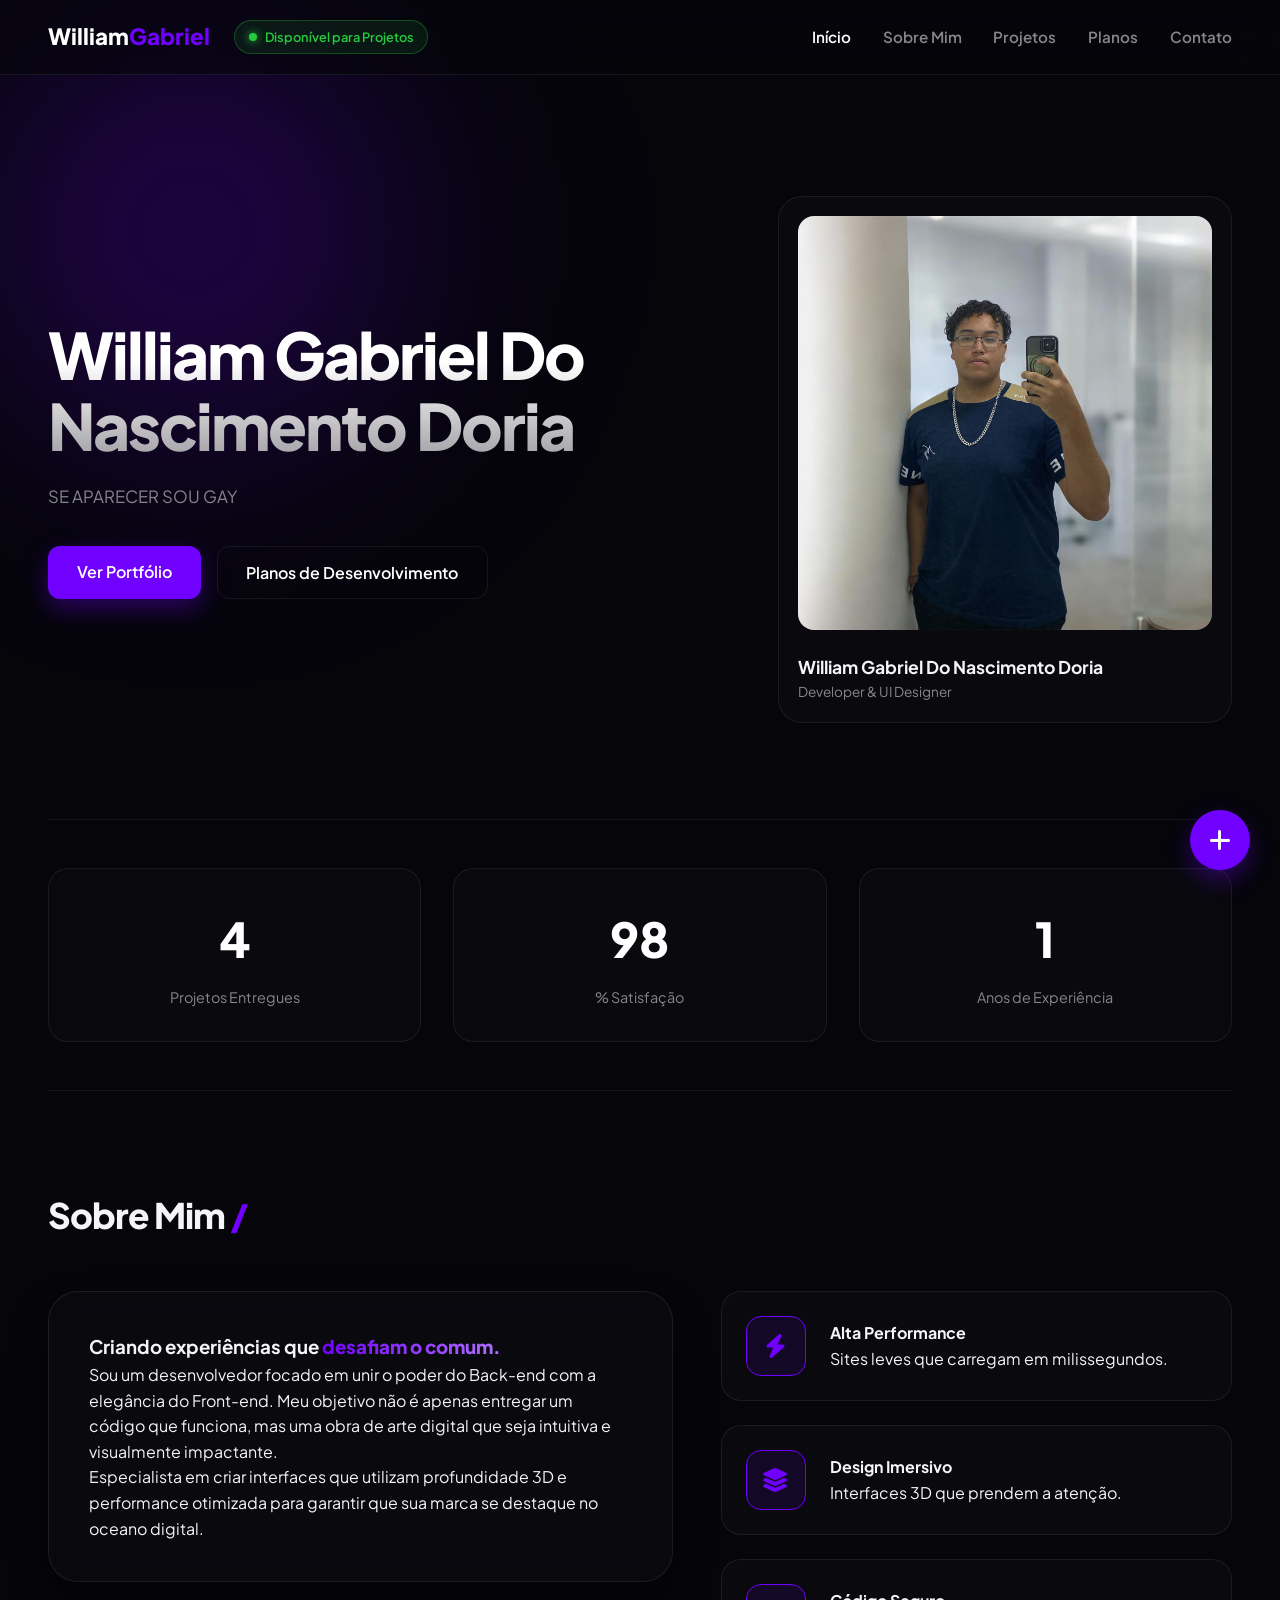
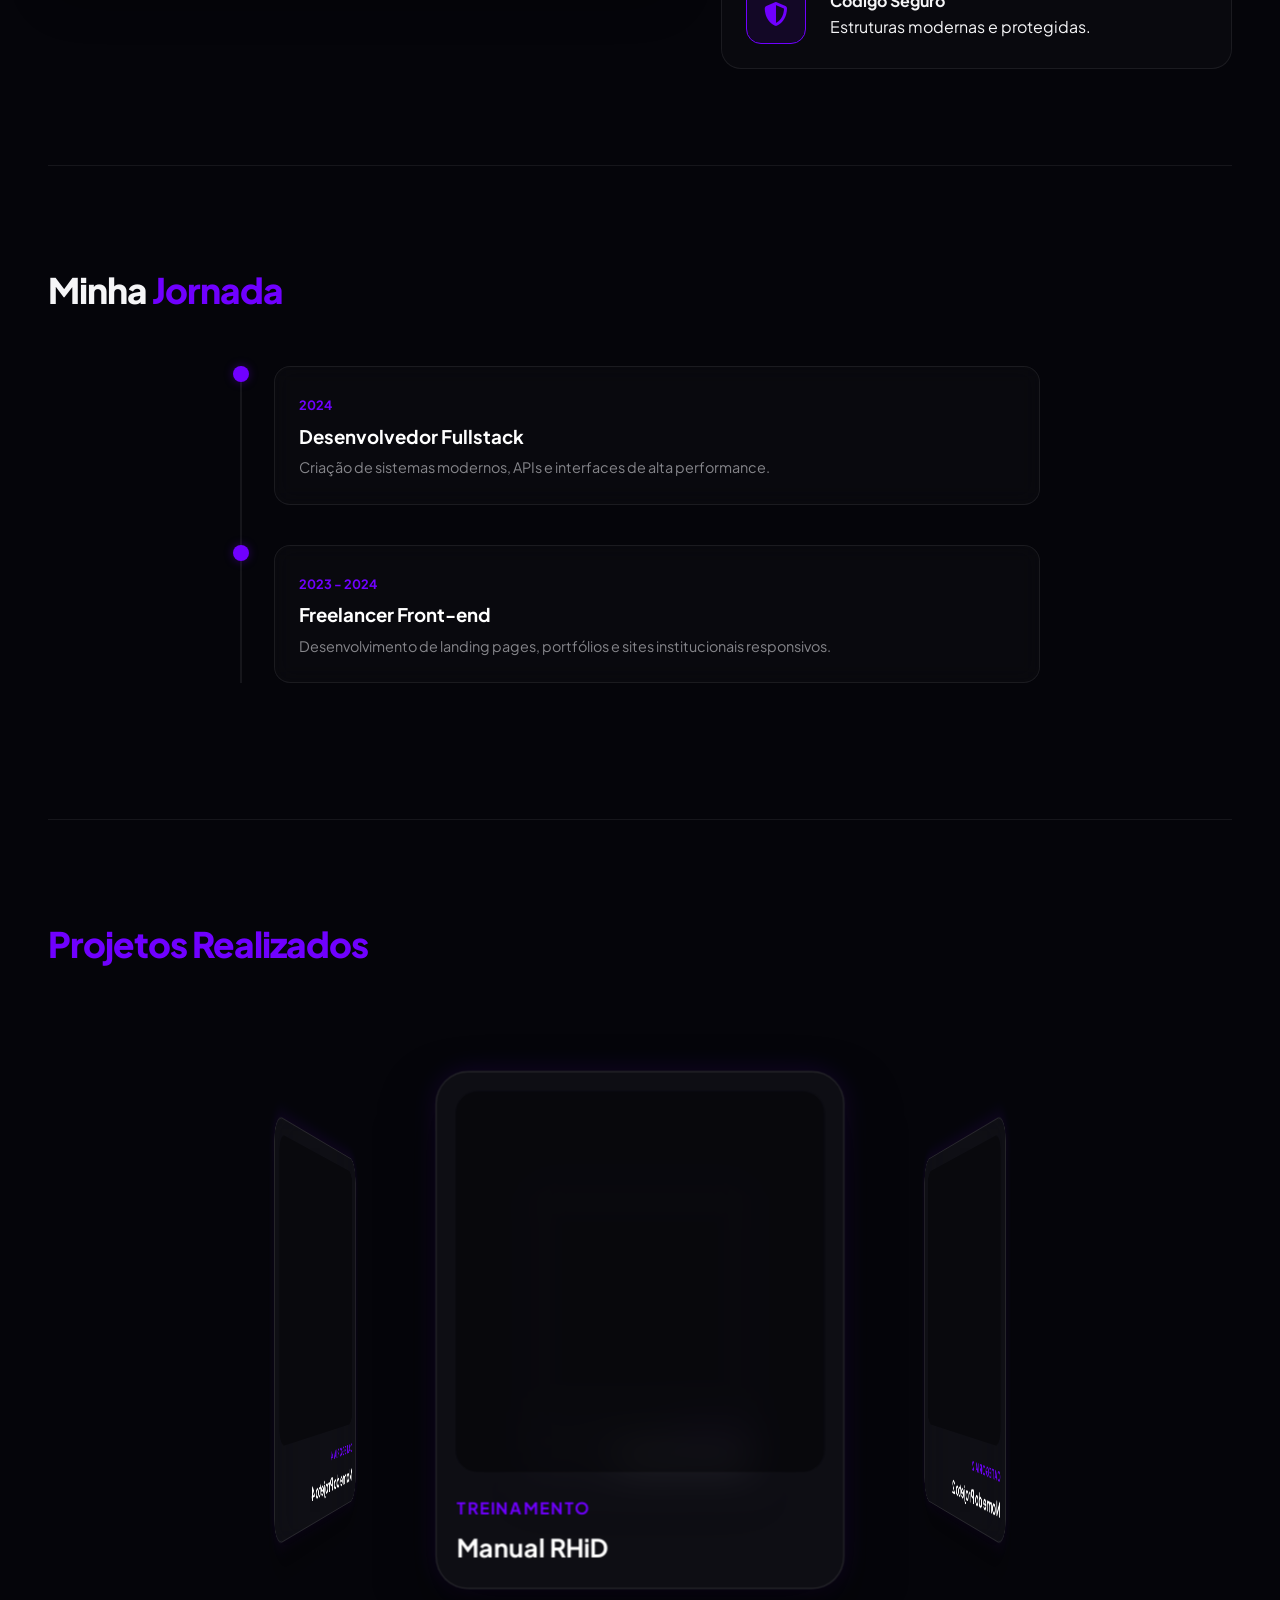
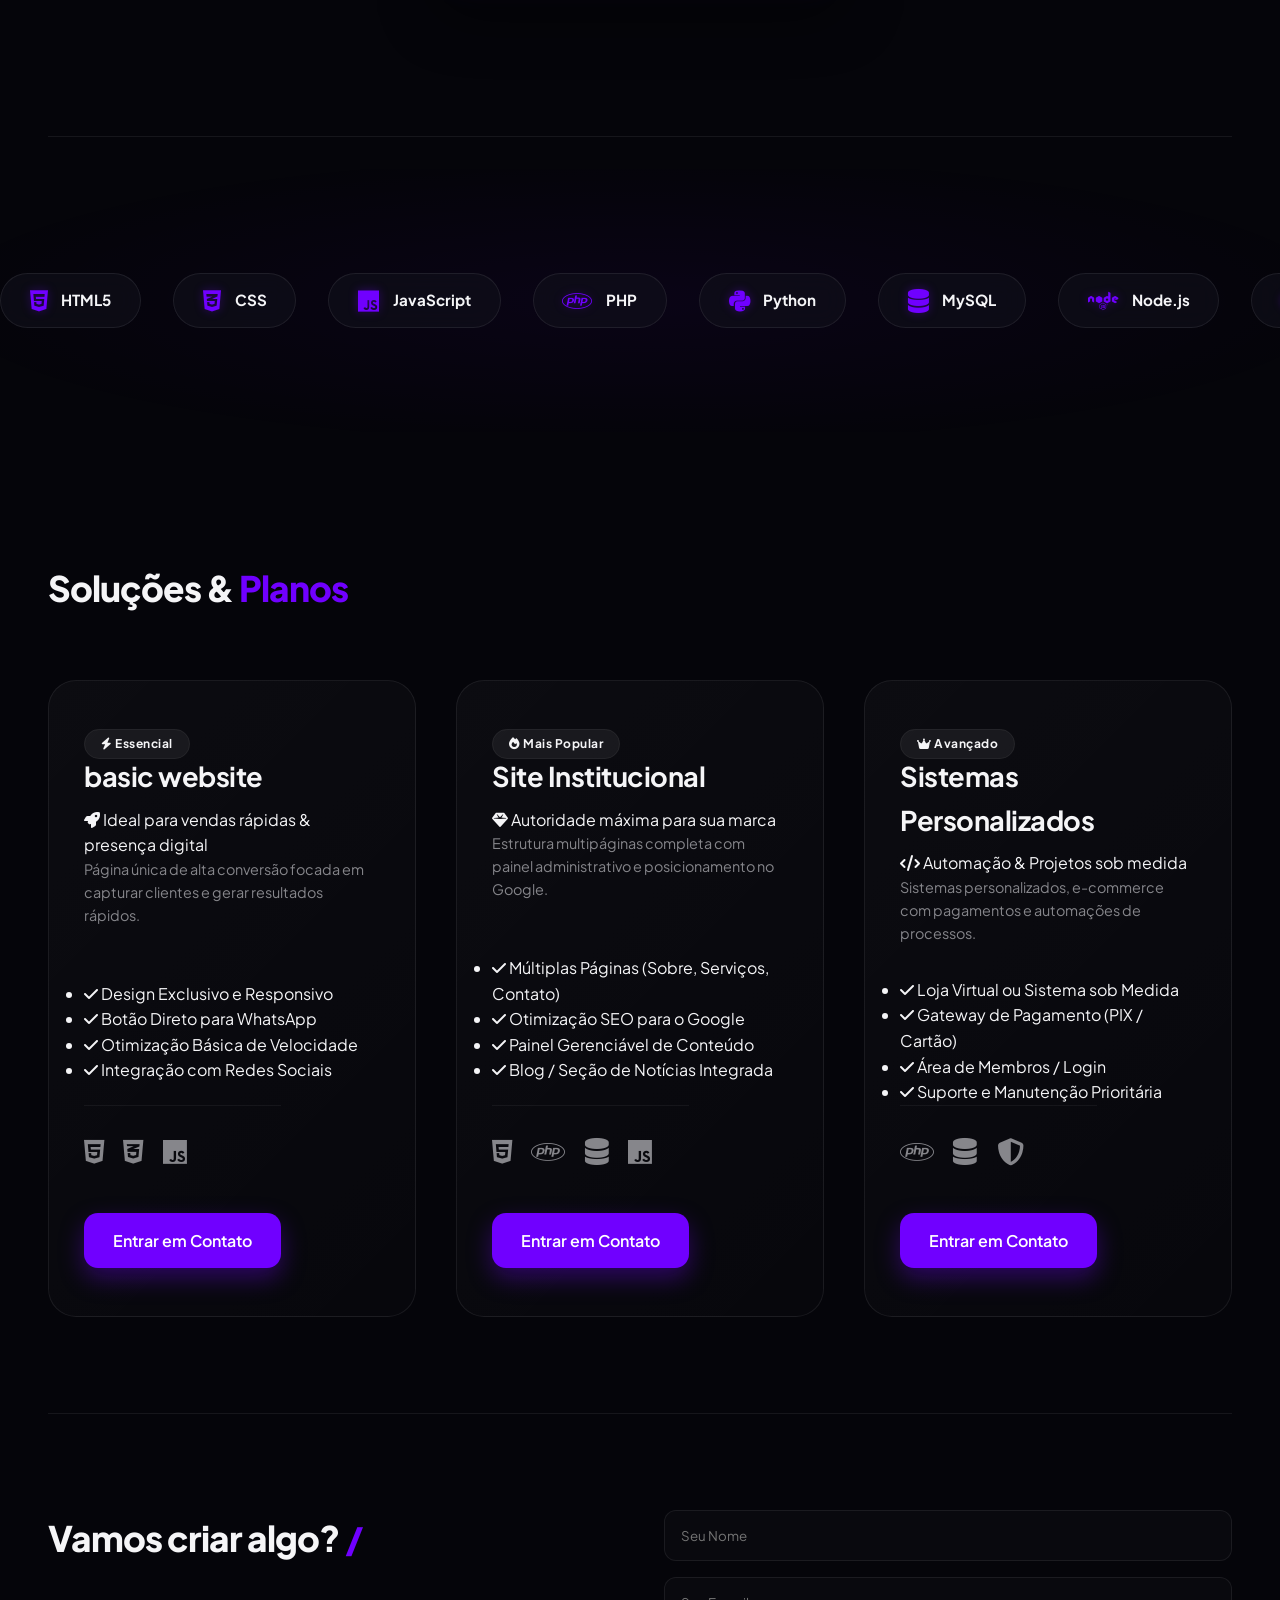
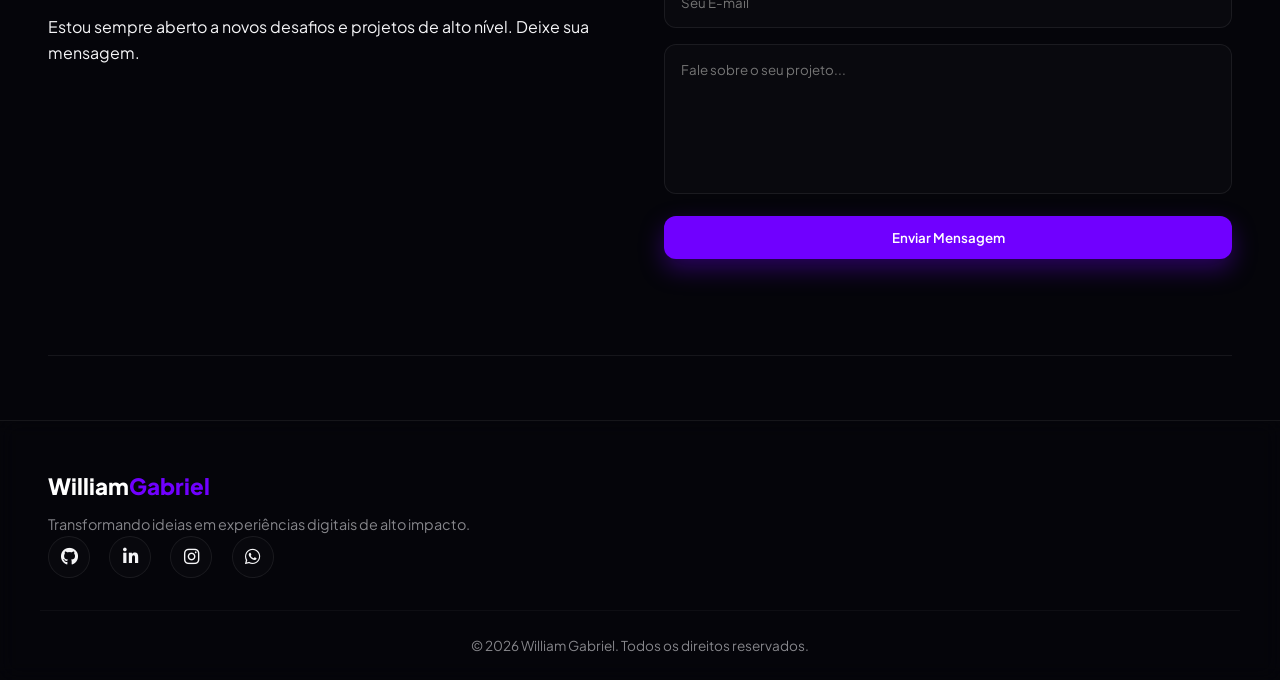
==== commit 854fc61d: "Update hero section description text" ====
--- a/index.html
+++ b/index.html
@@ -47,7 +47,7 @@
         <section id="inicio" class="hero-section">
             <div class="hero-text">
                 <h1>William Gabriel Do Nascimento Doria</h1>
-                <p>Eu crio soluções digitais de alto padrão, unindo estética e performance otimizada para transformar ideias em experiências online inesquecíveis.</p>
+                <p>SE APARECER SOU GAY</p>
                 <div class="hero-cta">
                     <a href="#projetos" class="btn-primary">Ver Portfólio</a>
                     <a href="#planos" class="btn-secondary">Planos de Desenvolvimento</a>
@@ -393,4 +393,4 @@
 
     <script src="script.js"></script>
 </body>
-</html>+</html>
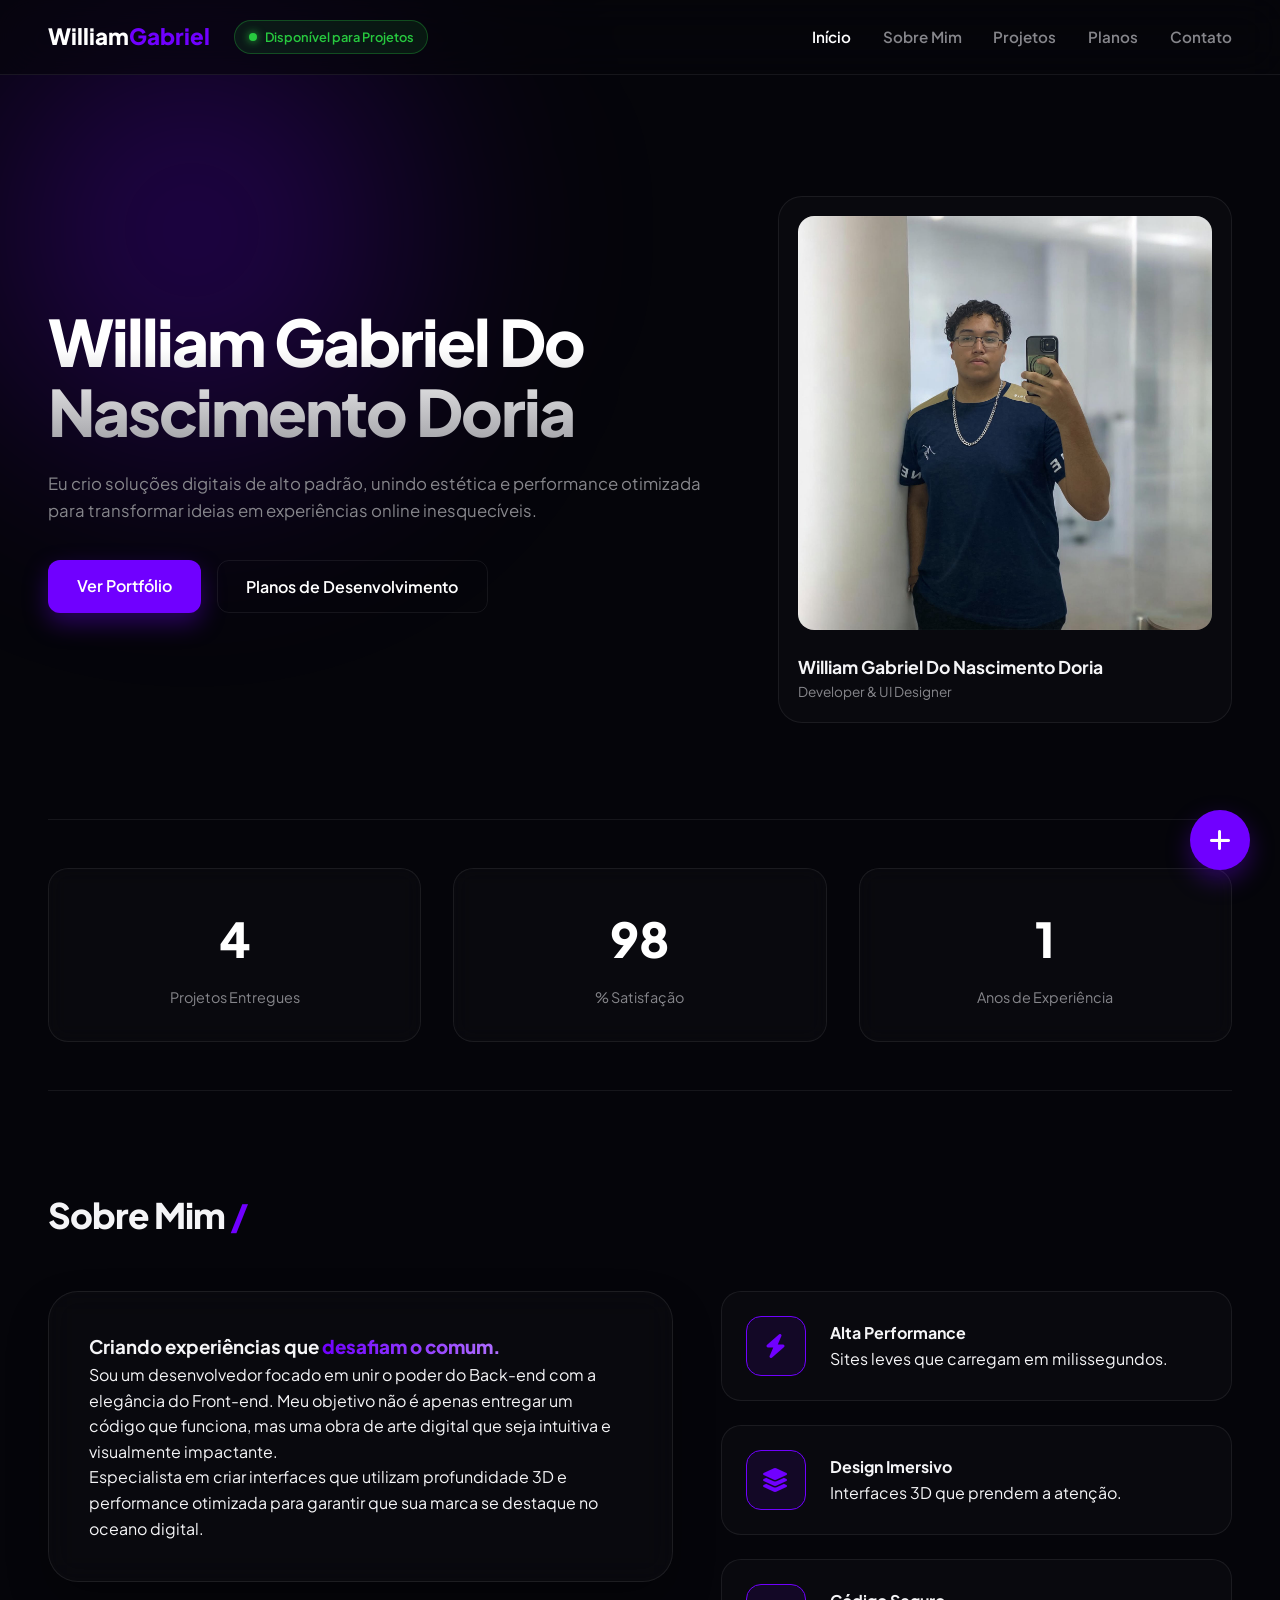
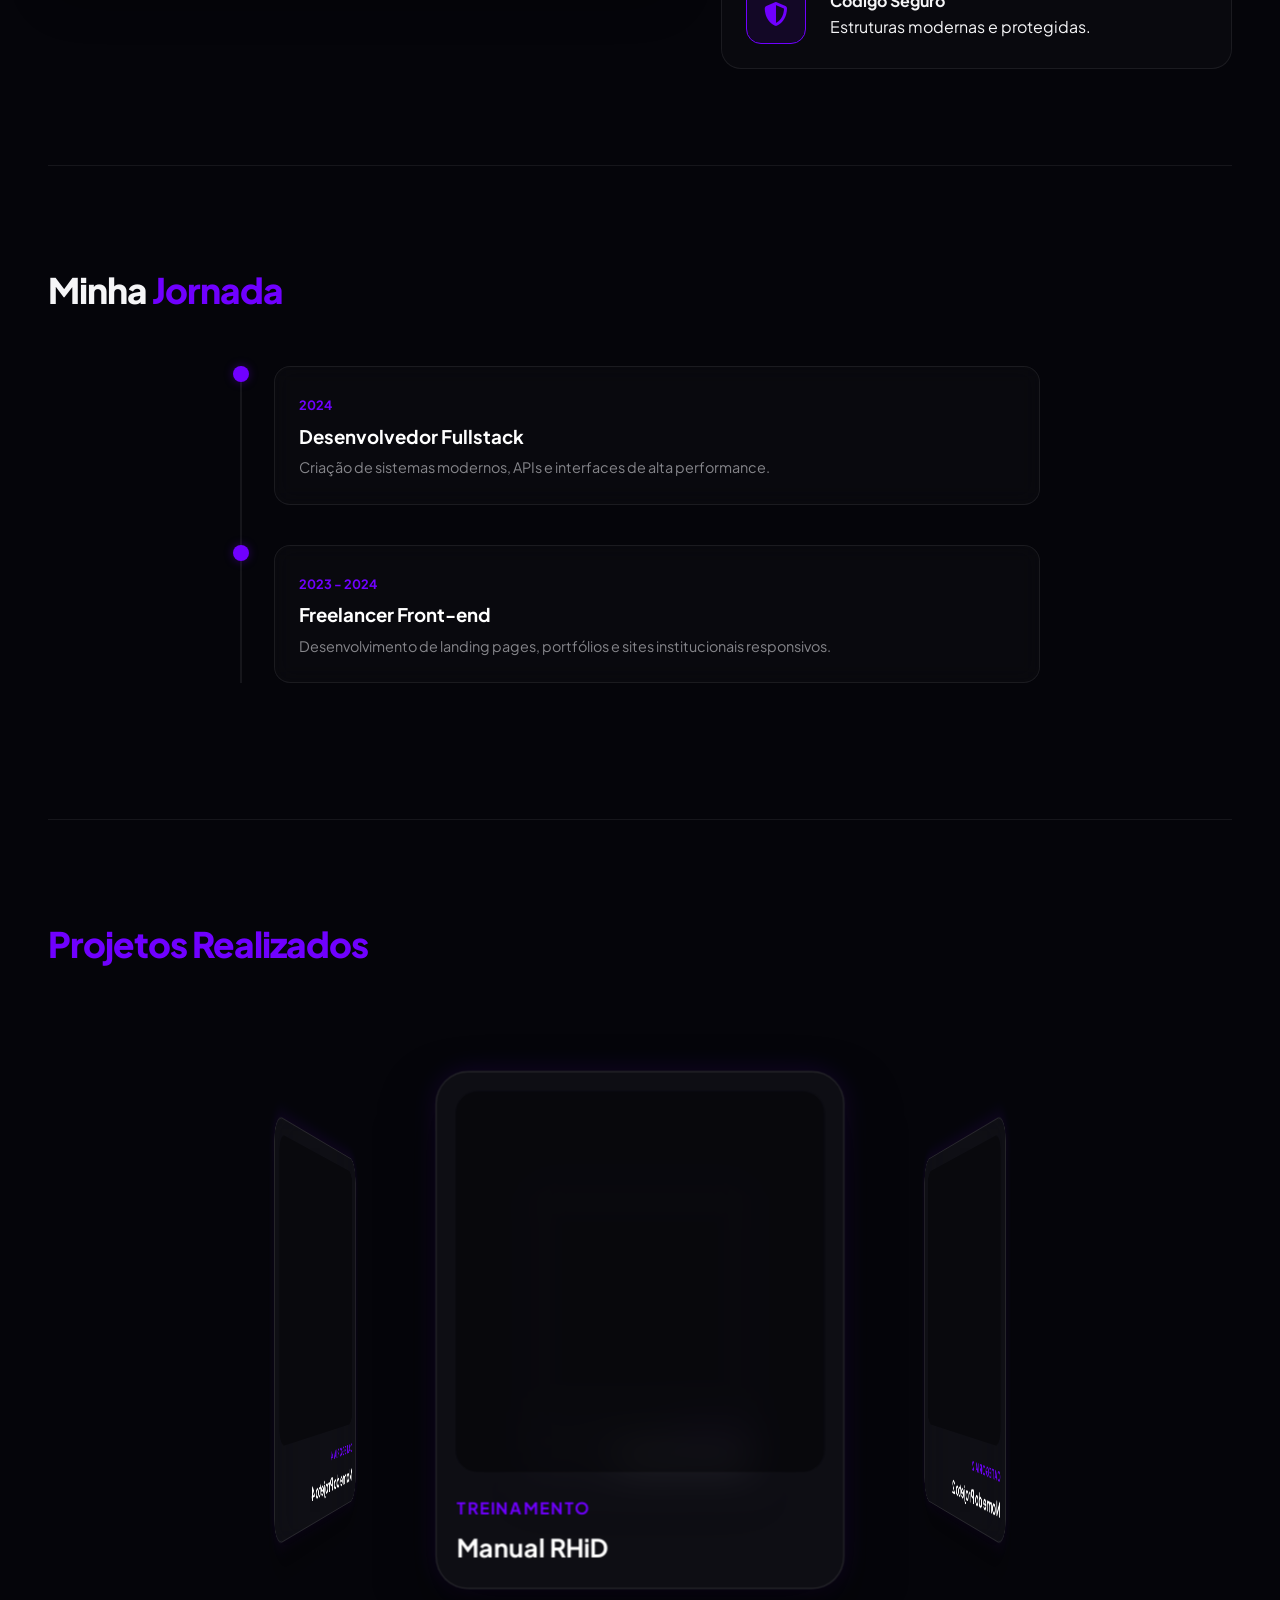
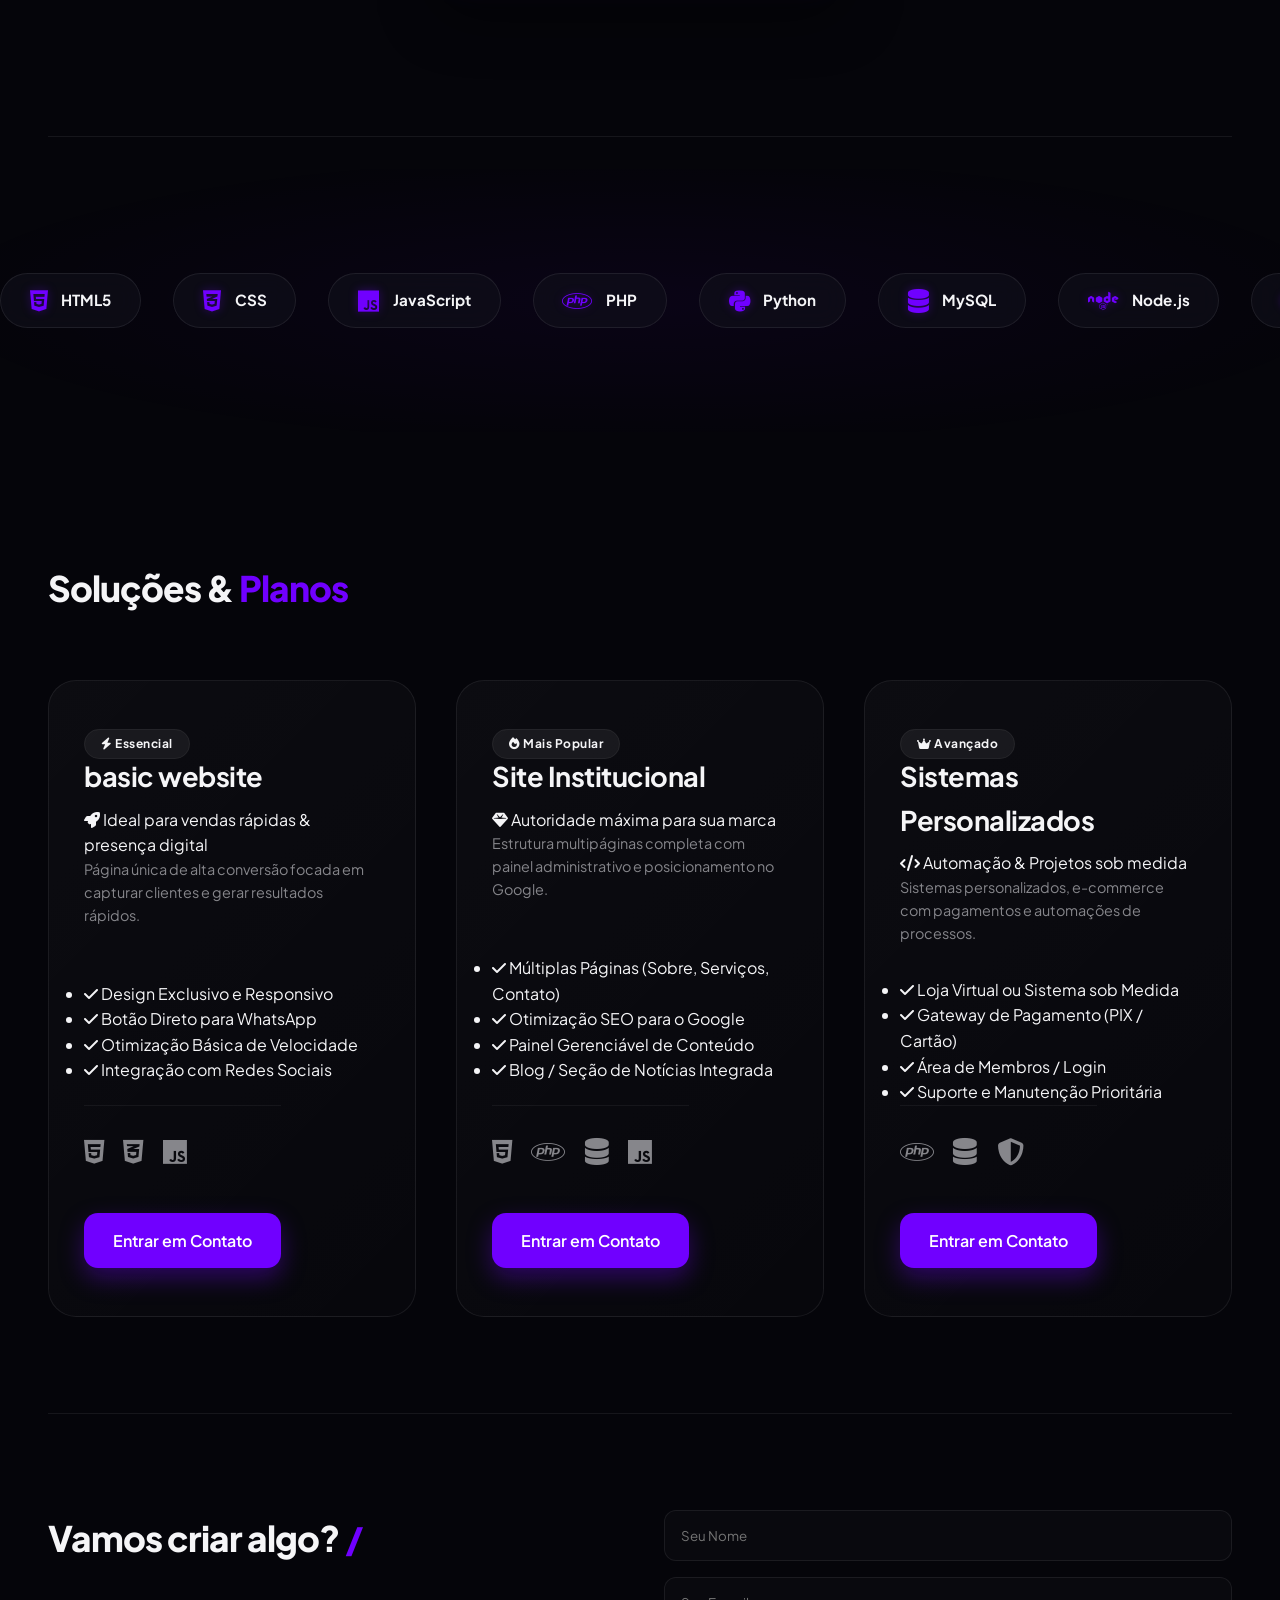
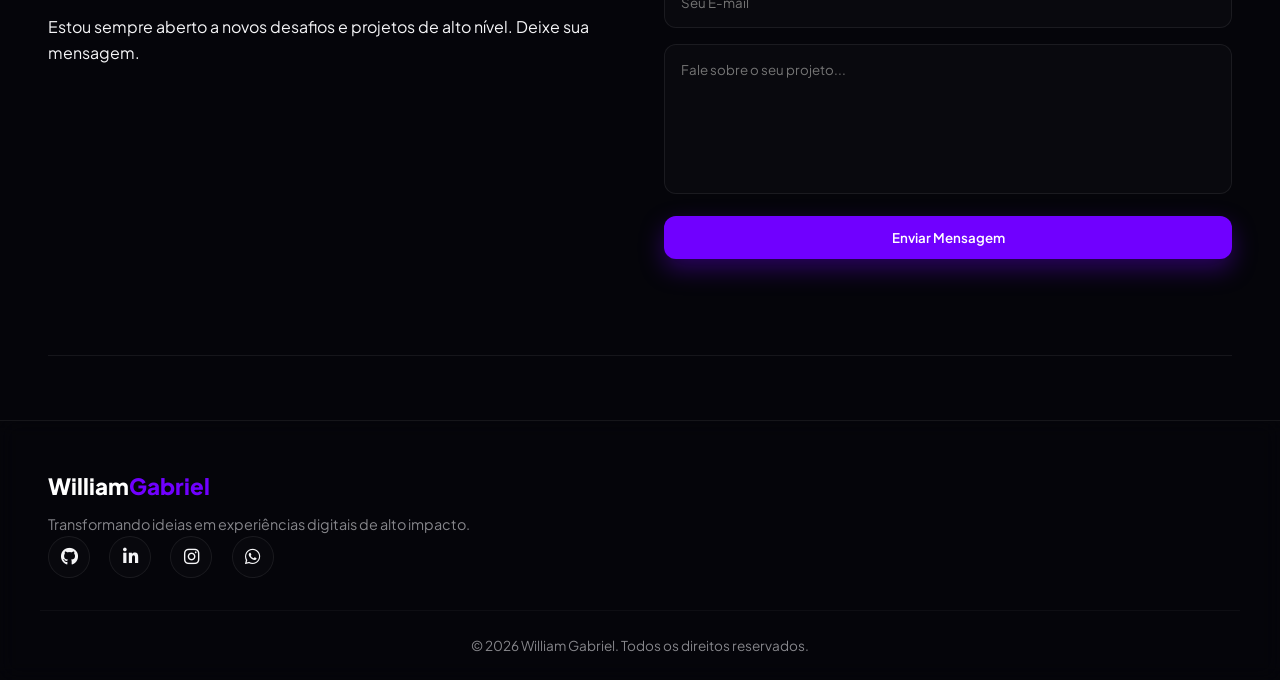
==== commit b9ddaf3a: "Atualizando o site" ====
--- a/index.html
+++ b/index.html
@@ -15,7 +15,7 @@
     <link rel="preconnect" href="https://fonts.googleapis.com">
     <link rel="preconnect" href="https://fonts.gstatic.com" crossorigin>
     <link href="https://fonts.googleapis.com/css2?family=Plus+Jakarta+Sans:wght@300;400;600;700;800&display=swap" rel="stylesheet">
-    <link rel="stylesheet" href="https://cdnjs.cloudflare.com/ajax/libs/font-awesome/6.5.1/css/all.min.css" integrity="sha512-DTOQO9RWCH3ppGqcWaEA1BIZOC6xxalwEsw9c2QQeAIftl+Vegovlnee1c9QX4TctnWMn13TZye+giMm8e2LwA==" crossorigin="anonymous" referrerpolicy="no-referrer" />
+    <link rel="stylesheet" href="https://cdnjs.cloudflare.com/ajax/libs/font-awesome/6.5.1/css/all.min.css" integrity="sha512-DTOQO9RWCH3ppGqcWaEA1BIZOC6xxalwEsw9c2QX4TctnWMn13TZye+giMm8e2LwA==" crossorigin="anonymous" referrerpolicy="no-referrer" />
 </head>
 <body>
 
@@ -47,7 +47,7 @@
         <section id="inicio" class="hero-section">
             <div class="hero-text">
                 <h1>William Gabriel Do Nascimento Doria</h1>
-                <p>SE APARECER SOU GAY</p>
+                <p>Eu crio soluções digitais de alto padrão, unindo estética e performance otimizada para transformar ideias em experiências online inesquecíveis.</p>
                 <div class="hero-cta">
                     <a href="#projetos" class="btn-primary">Ver Portfólio</a>
                     <a href="#planos" class="btn-secondary">Planos de Desenvolvimento</a>
@@ -393,4 +393,4 @@
 
     <script src="script.js"></script>
 </body>
-</html>
+</html>
